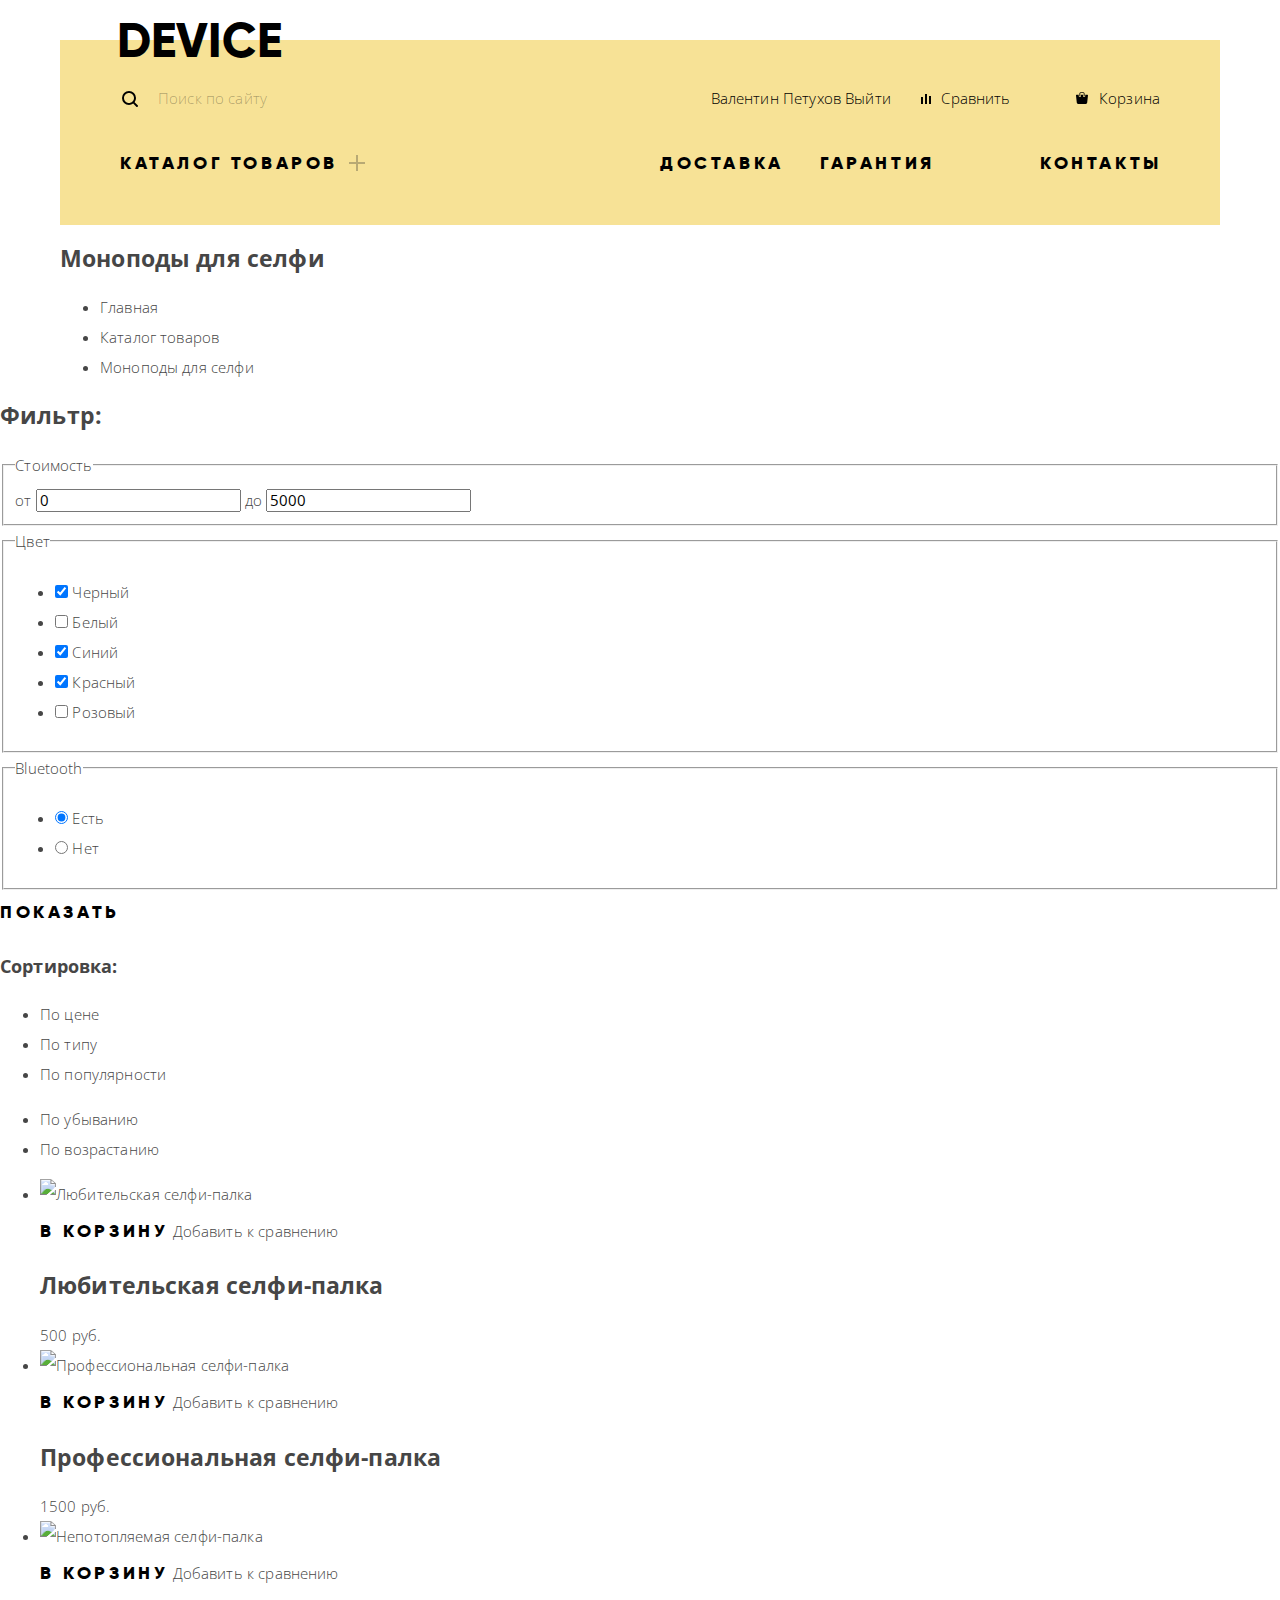
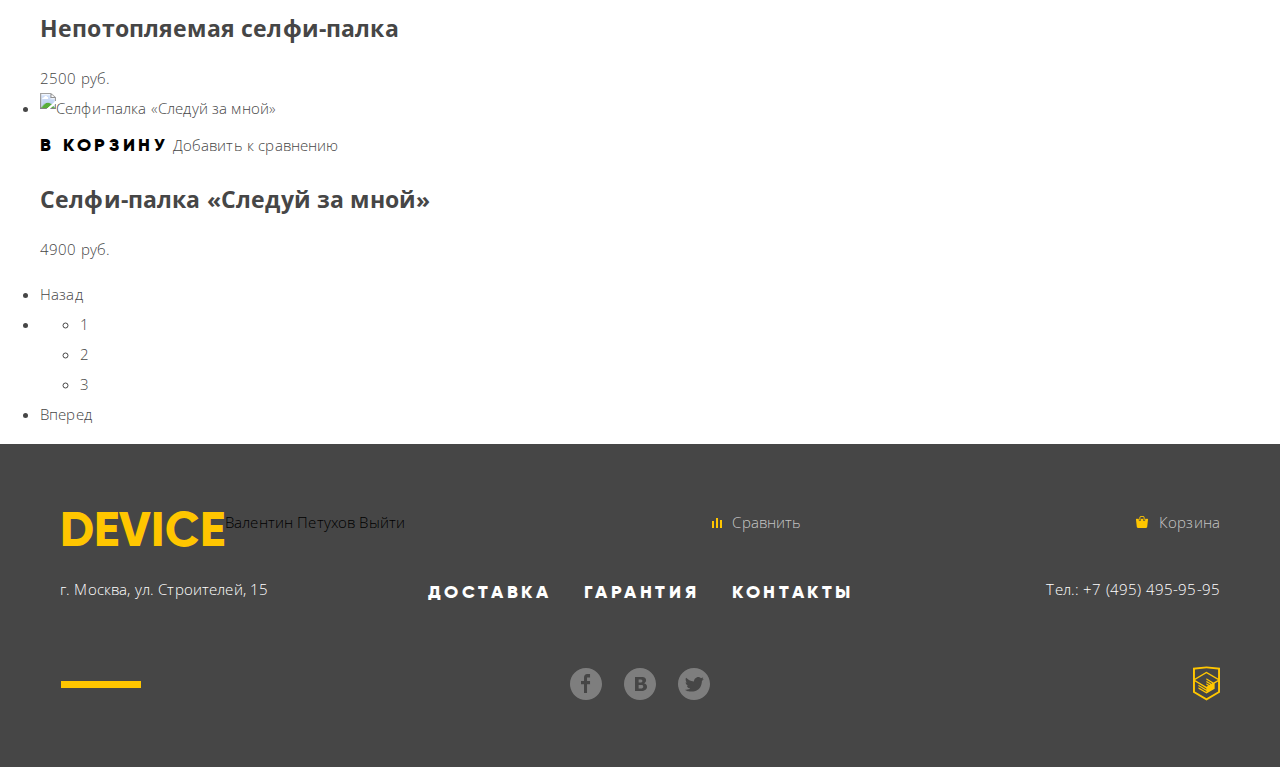
==== catalog.html @ d8e241df "catalog.html markup" ====
<!DOCTYPE html>
<html lang="ru">
  <head>
    <meta charset="UTF-8">
    <title>HTML Academy: Девайс &mdash; Каталог товаров</title>
    <link href="https://fonts.googleapis.com/css?family=Open+Sans:300,400&amp;subset=cyrillic" rel="stylesheet">
    <link rel="stylesheet" href="css/normalize.css">
    <link rel="stylesheet" href="css/style.css">
  </head>
  <body class="catalog">
    <div class="container">
      <header class="page-header">
        <h1 class="visually-hidden">Интернет-магазин гаджетов "DEVICE"</h1>
        <div class="page-header-logo">
          <a class="logo" href="index.html">DEVICE</a>
        </div>
        <nav class="main-nav">
          <ul class="user-nav">
            <li class="user-nav-item user-nav-search">
              <form class="user-nav-search-form">
                <input id="search" type="search" name="search" placeholder="Поиск по сайту">
                <button class="search-form-btn" type="submit">Найти</button>
                <label for="search">
                  <span class="visually-hidden">Поиск:</span>
                </label>
              </form>
            </li>
            <li class="user-nav-item user-nav-logged">
              <a href="#">Валентин Петухов</a>
              <a href="#">Выйти</a>
            </li>
            <li class="user-nav-item user-nav-compare"><a href="#">Сравнить</a></li>
            <li class="user-nav-item user-nav-cart"><a href="#">Корзина</a></li>
          </ul>
          <ul class="site-nav">
            <li class="site-nav-item site-nav-item-catalog">
              <a class="site-nav-catalog-link" href="catalog.html">Каталог товаров</a>
              <div class="sub-menu-wrapper">
                <ul class="site-nav-sub-menu">
                  <li class="sub-menu-col">
                    <a href="#">Виртуальная реальность</a>
                    <a href="#">Моноподы для селфи</a>
                    <a href="#">Экшн-камеры</a>
                  </li>
                  <li class="sub-menu-col">
                    <a href="#">Фитнес-браслеты</a>
                    <a href="#">Умные часы</a>
                  </li>
                  <li class="sub-menu-col">
                    <a href="#">Квадрокоптеры</a>
                  </li>
                </ul>
              </div>
            </li>
            <li class="site-nav-item site-nav-item-delivery">
              <a href="#">Доставка</a>
            </li>
            <li class="site-nav-item site-nav-item-warranty">
              <a href="#">Гарантия</a>
            </li>
            <li class="site-nav-item site-nav-item-contacts">
              <a href="#">Контакты</a>
            </li>
          </ul>
        </nav>
      </header>
    </div>

    <main class="page-content">
      <div class="container">
        <header class="page-content-header">
          <h2 class="page-content-title">Моноподы для селфи</h2>
          <nav class="breadcrumbs">
            <ul class="breadcrumbs-list">
              <li class="breadcrumbs-item">
                <a href="index.html">Главная</a>
              </li>
              <li class="breadcrumbs-item">
                <a href="#">Каталог товаров</a>
              </li>
              <li class="breadcrumbs-item">
                <a href="#">Моноподы для селфи</a>
              </li>
            </ul>
          </nav>
        </header>
      </div>

      <div class="page-content-wrap">
        <aside class="sidebar">
          <div class="sidebar-title-wrap">
            <h2>Фильтр:</h2>
          </div>
          <form class="filter" method="get" action="https://echo.htmlacademy.ru">
            <div class="filter-item-wrap">
              <fieldset class="filter-item">
                <legend>Стоимость</legend>
                <div class="price-range">
                  <div class="price-controls">
                    <div class="scale-bar">
                      <div class="scale-bar-current">
                        <div class="toggle-min"></div>
                        <div class="toggle-max"></div>
                      </div>
                    </div>
                  </div>
                  <div class="price-inputs">
                    <label>от
                      <input type="text" name="min-price" value="0">  
                    </label>
                    <label>до
                      <input type="text" name="max-price" value="5000">
                    </label>
                  </div>
                </div>
              </fieldset>
            </div>
            <div class="filter-item-wrap">
              <fieldset class="filter-item">
                <legend>Цвет</legend>
                <ul class="field-set-checkbox-list">
                  <li>
                    <input class="checkbox filter-input" id="checkbox-1" type="checkbox" name="black" checked>
                    <label for="checkbox-1">Черный</label>
                  </li>
                  <li>
                    <input class="checkbox filter-input" id="checkbox-2" type="checkbox" name="white">
                    <label for="checkbox-2">Белый</label>
                  </li>
                  <li>
                    <input class="checkbox filter-input" id="checkbox-3" type="checkbox" name="blue" checked>
                    <label for="checkbox-3">Синий</label>
                  </li>
                  <li>
                    <input class="checkbox filter-input" id="checkbox-4" type="checkbox" name="red" checked>
                    <label for="checkbox-4">Красный</label>
                  </li>
                  <li>
                    <input class="checkbox filter-input" id="checkbox-5" type="checkbox" name="ponk">
                    <label for="checkbox-5">Розовый</label>
                  </li>
                </ul>
              </fieldset>
            </div>
            <div class="filter-item-wrap">
              <fieldset class="filter-item">
                <legend>Bluetooth</legend>
                <ul class="fieldset-radio-list">
                  <li>
                    <input class="radio filter-input" type="radio" name="bluetooth" id="radio-1" value="yes" checked>
                    <label for="radio-1">Есть</label>
                  </li>
                  <li>
                    <input class="radio filter-input" type="radio" name="bluetooth" id="radio-2" value="no">
                    <label for="radio-2">Нет</label>
                  </li>
                </ul>
              </fieldset>
            </div>
            <button class="btn" type="submit">Показать</button>
          </form>
        </aside>

        <section class="catalog-section">
          <h2 class="visually-hidden">Наши товары</h2>
          <section class="catalog-sorting">
            <div class="catalog-sorting">
              <h3>Сортировка:</h3>
              <ul class="catalog-sorting-type">
                <li><a class="catalog-sorting-type-current" href="#">По цене</a></li>
                <li><a href="#">По типу</a></li>
                <li><a href="#">По популярности</a></li>
              </ul>
              <ul class="catalog-sorting-direction">
                <li class="sorting-direction-current"><a href="#">По убыванию</a></li>
                <li><a href="#">По возрастанию</a></li>
              </ul>
            </div>
          </section>

        <section class="catalog-items">
          <ul class="catalog-items-list">
            <li class="catalog-item">
              <img src="img/img-sedona.jpg" alt="Любительская селфи-палка" width="360" height="380">
              <div class="catalog-item-hover">
                <a class="btn" href="#">В корзину</a>
                <a class="catalog-item-compare" href="#">Добавить к сравнению</a>
              </div>
              <div class="catalog-item-info">
                <h2><a href="#">Любительская селфи-палка</a></h2>
                <span class="catalog-item-price">500 руб.</span>
              </div>
            </li>
            <li class="catalog-item">
              <img src="img/img-sedona.jpg" alt="Профессиональная селфи-палка" width="360" height="380">
              <div class="catalog-item-hover">
                <a class="btn" href="#">В корзину</a>
                <a class="catalog-item-compare" href="#">Добавить к сравнению</a>
              </div>
              <div class="catalog-item-info">
                <h2><a href="#">Профессиональная селфи-палка</a></h2>
                <span class="catalog-item-price">1500 руб.</span>
              </div>
            </li>
            <li class="catalog-item">
              <img src="img/img-sedona.jpg" alt="Непотопляемая селфи-палка" width="360" height="380">
              <div class="catalog-item-hover">
                <a class="btn" href="#">В корзину</a>
                <a class="catalog-item-compare" href="#">Добавить к сравнению</a>
              </div>
              <div class="catalog-item-info">
                <h2><a href="#">Непотопляемая селфи-палка</a></h2>
                <span class="catalog-item-price">2500 руб.</span>
              </div>
            </li>
            <li class="catalog-item">
              <img src="img/img-sedona.jpg" alt="Селфи-палка «Следуй за мной»" width="360" height="380">
              <div class="catalog-item-hover">
                <a class="btn" href="#">В корзину</a>
                <a class="catalog-item-compare" href="#">Добавить к сравнению</a>
              </div>
              <div class="catalog-item-info">
                <h2><a href="#">Селфи-палка «Следуй за мной»</a></h2>
                <span class="catalog-item-price">4900 руб.</span>
              </div>
            </li>
          </ul>
        </section>
        <ul class="pagination">
          <li class="pagination-control">
            <a class="pagination-prev" href="#">Назад</a>
          </li>
          <li class="pagination-list-wrap">
            <ul class="pagination-list">
              <li class="pagination-list-item pagination-item-active">
                <a href="">1</a>
              </li>
              <li class="pagination-list-item">
                <a href="">2</a>
              </li>
              <li class="pagination-list-item">
                <a href="">3</a>
              </li>
            </ul>
          </li>
          <li class="pagination-control">
            <a class="pagination-next" href="#">Вперед</a>
          </li>
        </ul>
      </section>
      </div>
    </main>
    
    <footer class="page-footer">
      <div class="container">
        <div class="footer-user-nav">
          <div class="footer-logo"><a href="index.html">DEVICE</a></div>
          <ul class="footer-user-nav-list">
            <li class="user-nav-item user-nav-logged">
              <a href="#">Валентин Петухов</a>
              <a href="#">Выйти</a>
            </li>
            <li class="footer-user-nav-item">
              <a class="footer-user-nav-link footer-user-compare"  href="#">Сравнить</a>
            </li>
            <li class="footer-user-nav-item">
              <a class="footer-user-nav-link footer-user-cart"  href="#">Корзина</a>
            </li>
          </ul>
        </div>
        <div class="footer-info">
          <div class="footer-info-address">
            <span>г. Москва, ул. Строителей, 15</span>
          </div>
          <div class="footer-services">
            <ul class="footer-services-list">
              <li class="footer-services-item">
                <a href="#">Доставка</a>
              </li>
              <li class="footer-services-item">
                <a href="#">Гарантия</a>
              </li>
              <li class="footer-services-item">
                <a href="#">Контакты</a>
              </li>
            </ul>
          </div>
          <div class="footer-info-phone">
            <a href="tel:+74954959595">Тел.: +7 (495) 495-95-95</a>
          </div>
        </div>
        <div class="footer-links">
          <ul class="footer-socials">
            <li class="footer-socials-item">
              <a class="footer-socials-fb" href="#"><span class="visually-hidden">Facebook</span></a>
            </li>
            <li class="footer-socials-item">
              <a class="footer-socials-inst" href="#"><span class="visually-hidden">Instagram</span></a>
            </li>
            <li class="footer-socials-item">
              <a class="footer-socials-tw" href="#"><span class="visually-hidden">Twitter</span></a>
            </li>
          </ul>
          <div class="footer-copyright">
            <a href="https://htmlacademy.ru/intensive/htmlcss"><img src="img/logo-html.svg" alt="HTML Academy" width="27" height="35"></a>
          </div>
        </div>
      </div>
    </footer>
  </body>
</html>
---- css/style.css ----
@font-face {
  font-weight: 800;
  font-family: "Gilroy";
  font-style: normal;

  src: url("../fonts/gilroyextrabold.woff2") format("woff2"),
  url("../fonts/gilroyextrabold.woff") format("woff");
}

@font-face {
  font-weight: 300;
  font-family: "Gilroy";
  font-style: normal;

  src: url("../fonts/gilroylight.woff2") format("woff2"),
  url("../fonts/gilroylight.woff") format("woff");
}

/* Global styles */

.visually-hidden {
  position: absolute;

  width: 1px;
  height: 1px;
  margin: -1px;
  padding: 0;
  overflow: hidden;

  border: 0;

  clip: rect(0 0 0 0);
}

body {
  min-width: 1200px;
  margin: 0;
  padding: 0;
  padding-top: 40px;

  font-weight: 300;
  font-size: 15px;
  line-height: 30px;
  font-family: "Open Sans", "Arial", sans-serif;
  color: #464646;
  letter-spacing: 0.15px;

  background-color: #fff;
}

a {
  text-decoration: none;
  color: inherit;
}

.container {
  width: 1160px;
  margin: 0 auto;
  padding: 0 20px;
}

.btn {
  position: relative;

  display: inline-block;
  padding: 10px 0;

  font-weight: 800;
  font-size: 18px;
  line-height: 24px;
  font-family: "Gilroy", "Arial", sans-serif;
  text-align: center;
  color: #000;
  text-transform: uppercase;
  letter-spacing: 0.2em;

  background: none;
  border: none;
  cursor: pointer;
}

.btn:active {
  color: rgba(0, 0, 0, 0.3);
}

.btn::before {
  content: "";
  position: absolute;
  top: 50%;
  left: -2px;
  z-index: -1;

  width: inherit;
  height: 8px;
  margin-top: -5px;

  background-color: #f0c52e;

  -webkit-transition: all 0.2s linear;

  -o-transition: all 0.2s linear;

  transition: all 0.2s linear;
}

.btn:hover::before,
.btn:focus::before {
  top: 0px;

  height: 40px;
  margin: 0;

  -webkit-transition: all 0.2s linear;

  -o-transition: all 0.2s linear;

  transition: all 0.2s linear;
}

.btn:active::before {
  top: 0px;

  height: 40px;
  margin: 0;

  color: rgba(0, 0, 0, 0.3);

  -webkit-transition: all 0.2s linear;

  -o-transition: all 0.2s linear;

  transition: all 0.2s linear;
}

/* End of global styles */

/* Header styles */

.page-header {
  position: relative;

  background-color: #f7e296;
}

.page-header-logo {
  position: absolute;
  top: -23px;
  left: 57px;

  font-family: "Gilroy", "Arial", sans-serif;
  font-weight: 800;
  font-size: 48px;
  line-height: 48px;
  letter-spacing: 0.15px;
  text-transform: uppercase;
  color: #000;
}

.page-header-logo:hover,
.page-header-logo:focus {
  opacity: 0.6;
}

.page-header-logo:active {
  opacity: 0.3;
}

.main-nav {
  padding: 28px 60px 160px;
}

.main-nav .user-nav {
  display: -webkit-box;
  display: -ms-flexbox;
  display: flex;
  -ms-flex-wrap: wrap;
      flex-wrap: wrap;
  -webkit-box-pack: justify;
      -ms-flex-pack: justify;
          justify-content: space-between;
  margin: 0;
  padding: 0;
  padding-bottom: 20px;

  list-style: none;
}

.main-nav .user-nav-item {
  padding: 15px 0 15px 26px;
}

.user-nav-search {
  width: 514px;
}

.user-nav-login {
  width: 254px;
}

.user-nav-compare {
  width: 94px;
}

.user-nav-cart {
  width: 74px;

  text-align: right;
}

.user-nav-search-form {
  position: relative;

  display: -webkit-box;

  display: -ms-flexbox;

  display: flex;
  -webkit-box-pack: justify;
      -ms-flex-pack: justify;
          justify-content: space-between;
  width: 440px;
}

.user-nav-search-form label {
  position: absolute;
  top: 8px;
  left: -24px;

  width: 20px;
  height: 20px;

  background-image: url("../img/search.svg");
  background-repeat: no-repeat;
  cursor: pointer;
}

.user-nav-search-form label::before {
  content: "";
  position: absolute;
  bottom: -12px;
  left: 0;

  display: none;
  width: 400px;
  height: 2px;

  background-color: #000;
}

.user-nav-search-form input {
  position: relative;

  width: 320px;
  height: 30px;
  margin: 0;
  padding: 0;
  margin-left: 12px;

  font-weight: 300;
  font-size: 15px;
  line-height: 30px;
  letter-spacing: 0.15px;
  font-family: "Open Sans", "Arial", sans-serif;
  color: #000;

  background-color: transparent;
  border: none;
  outline: none;
  cursor: pointer;
}


.user-nav-search-form input::-webkit-input-placeholder {
  color: rgba(0, 0, 0, 0.3);
}

.user-nav-search-form input::-moz-placeholder {
  color: rgba(0, 0, 0, 0.3);
}

.user-nav-search-form input:-ms-input-placeholder {
  color: rgba(0, 0, 0, 0.3);
}

.user-nav-search-form input::-ms-input-placeholder {
  color: rgba(0, 0, 0, 0.3);
}

.user-nav-search-form input::placeholder {
  color: rgba(0, 0, 0, 0.3);
}

.user-nav-search-form input:hover::-webkit-input-placeholder {
  color: rgba(0, 0, 0, 0.6);
}

.user-nav-search-form input:hover::-moz-placeholder {
  color: rgba(0, 0, 0, 0.6);
}

.user-nav-search-form input:hover:-ms-input-placeholder {
  color: rgba(0, 0, 0, 0.6);
}

.user-nav-search-form input:hover::-ms-input-placeholder {
  color: rgba(0, 0, 0, 0.6);
}

.user-nav-search-form input:hover::placeholder {
  color: rgba(0, 0, 0, 0.6);
}

.user-nav-search-form input:focus::-webkit-input-placeholder {
  font-size: 0;
}

.user-nav-search-form input:focus::-moz-placeholder {
  font-size: 0;
}

.user-nav-search-form input:focus:-ms-input-placeholder {
  font-size: 0;
}

.user-nav-search-form input:focus::-ms-input-placeholder {
  font-size: 0;
}

.user-nav-search-form input:focus::placeholder {
  font-size: 0;
}

.search-form-btn {
  position: absolute;
  top: -9px;
  left: 330px;

  width: 85px;
  margin-top: auto;
  margin-bottom: auto;
  padding-top: 14px;
  padding-bottom: 14px;
  display: none;

  background: none;
  background-color: transparent;
  border: 2px solid #000;
}

.user-nav-search-form input:focus ~ .search-form-btn,
.user-nav-search-form input:focus ~ label::before,
.search-form-btn:hover,
.search-form-btn:hover ~ label::before {
  display: block;
}

.search-form-btn:hover {
  background-color: #000;
  color: #fff;
}

.search-form-btn:active {
  color: rgba(255, 255, 255, 0.3);
}

.user-nav-item a {
  position: relative;

  color: #000;
}

.user-nav-item:hover a {
  opacity: 0.6;
}

.user-nav-item:hover::before {
  opacity: 0.6;
}

.user-nav-item:active a {
  opacity: 0.3;
}


.user-nav-item:active::before {
  opacity: 0.3;
}

.user-nav-item a::before {
  content: "";
  position: absolute;

  width: 13px;
  height: 12px;

  background-repeat: no-repeat;
}

.user-nav-login a::before {
  bottom: 4px;
  left: -26px;

  background-image: url("../img/user-nav-login.svg");
}

.user-nav-compare a::before {
  bottom: 2px;
  left: -20px;

  background-image: url("../img/user-nav-compare.svg");
}

.user-nav-cart a::before {
  bottom: 4px;
  left: -23px;

  background-image: url("../img/user-nav-cart.svg");
}

.site-nav {
  display: -webkit-box;
  display: -ms-flexbox;
  display: flex;
  -ms-flex-wrap: wrap;
      flex-wrap: wrap;
  -webkit-box-pack: justify;
      -ms-flex-pack: justify;
          justify-content: space-between;
  margin: 0;
  padding: 0;

  list-style: none;
}

.site-nav-item-catalog {
  position: relative;
  width: 540px;
}

.site-nav-item-delivery {
  width: 160px;
}

.site-nav-item-warranty {
  width: 220px;
}

.site-nav-item-contacts {
  width: 120px;

  text-align: right;
}


.site-nav > li > a {
  font-weight: 800;
  font-size: 18px;
  line-height: 24px;
  font-family: "Gilroy", "Arial", sans-serif;
  color: #000;
  text-transform: uppercase;
  letter-spacing: 0.2em;
}

.site-nav li a:hover {
  opacity: 0.6;
}

.site-nav li a:active {
  opacity: 0.3;
}

.site-nav-catalog-link {
  position: relative;
}

.site-nav-catalog-link::before {
  content: "";
  position: absolute;
  right: -27px;
  bottom: 10px;

  width: 16px;
  height: 2px;

  background-color: #b8a974;
}

.site-nav-catalog-link::after {
  content: "";
  position: absolute;
  right: -20px;
  bottom: 3px;

  width: 2px;
  height: 16px;

  background-color: #b8a974;
}

.sub-menu-wrapper {
  position: absolute;
  top: 22px;
  left: -60px;
  z-index: 2;

  display: none;
  width: 1100px;
  padding: 26px 0 34px 60px;

  background-color: #f7e296;
}

.site-nav-catalog-link:hover + .sub-menu-wrapper,
.sub-menu-wrapper:hover {
  display: block;
}

.site-nav-sub-menu {
  display: -webkit-box;
  display: -ms-flexbox;
  display: flex;
  -ms-flex-wrap: wrap;
      flex-wrap: wrap;
  -webkit-box-pack: justify;
      -ms-flex-pack: justify;
          justify-content: space-between;
  width: 640px;
  margin: 0;
  padding: 0;

  list-style: none;
  font-weight: 300;
  font-size: 15px;
  line-height: 36px;
  font-family: "Open Sans", "Arial", sans-serif;
  letter-spacing: 0.01em;
}

.sub-menu-col {
  display: -webkit-box;
  display: -ms-flexbox;
  display: flex;
  -webkit-box-orient: vertical;
  -webkit-box-direction: normal;
      -ms-flex-direction: column;
          flex-direction: column;
  width: 180px;
  padding-right: 20px;
}

.sub-menu-col:first-child {
  width: 220px;
}


.slider {
  position: relative;
  z-index: 1;
}

.slider-item-wrap {
  position: relative;
  display: -webkit-box;
  display: -ms-flexbox;
  display: flex;
  margin-top: -110px;
  padding-bottom: 96px;
}

.slider-item {
  display: none;
}

.slider-item-2 {
  padding-bottom: 85px;
}

.slider-item-3 {
  padding-bottom: 113px;
}

.slider-img-wrap {
  width: 560px;
  margin-right: 40px;

  text-align: center;
}

.slider-item-1-img img {
  width: 384px;
  height: 486px;
}

.slider-item-2-img img {
  width: 345px;
  height: 485px;
  margin-top: 12px;
  margin-left: 16px;
}

.slider-item-3-img img {
  width: 526px;
  height: 334px;
  margin-top: 65px;
  margin-left: 30px;
}

.slider-descr-wrap {
  position: relative;
  width: 560px;
  padding-top: 78px;
}

.slider-descr-wrap::before {
  content: "";
  position: absolute;
  top: 36px;
  left: 0;
  width: 100px;
  height: 7px;

  background-color: #fff;
}

.slider-descr-wrap::after {
  content: "";
  position: absolute;
  top: -15px;
  right: 50px;
  z-index: -1;

  font-weight: 800;
  font-size: 179px;
  line-height: 179px;
  font-family: "Gilroy", "Arial", sans-serif;
  color: #fff;
}

.slider-descr-item-1::after {
  content: "01";
}

.slider-descr-item-2::after {
  content: "02";
}

.slider-descr-item-3::after {
  content: "03";
}

.slider-descr-wrap b {
  display: block;
  margin-bottom: 20px;

  font-weight: 800;
  font-size: 47px;
  line-height: 56px;
  font-family: "Gilroy", "Arial", sans-serif;
  letter-spacing: 0.01em;
  color: #000;
}

.slider-descr-wrap p {
  margin: 0;
  padding: 0;
  width: 490px;

  font-weight: 300;
  font-size: 15px;
  line-height: 30px;
  font-family: "Open Sans", "Arial", sans-serif;
  letter-spacing: 0.01em;
  color: #464646;
}

.slider-descr-item-2 p,
.slider-descr-item-3 p {
  width: 460px;
}

.slider-descr-wrap .btn {
  width: 220px;
  margin-top: 42px;
  margin-bottom: 46px;
  margin-left: 2px;

  background: none;
  border: none;
}

.slider-controls {
  position: absolute;
  display: -webkit-box;
  display: -ms-flexbox;
  display: flex;
  -webkit-box-pack: justify;
      -ms-flex-pack: justify;
          justify-content: space-between;
  right: 82px;
  bottom: 253px;
  z-index: 1;
  width: 78px;
}

.slider-controls label {
  position: relative;
  display: block;
  -webkit-box-sizing: border-box;
          box-sizing: border-box;
  width: 12px;
  height: 12px;

  border: 1px solid #000;
  border-radius: 50%;
  cursor: pointer;
}

.slider-controls label::before {
  content: "";
  position: absolute;
  top: 2px;
  left: 2px;

  display: none;
  -webkit-box-sizing: border-box;
          box-sizing: border-box;
  width: 6px;
  height: 6px;

  border: 1px solid #000;
  border-radius: 50%;
}

.slider input:focus ~ .slider-controls label {
  outline: 1px solid #212121;
  outline: 5px auto -webkit-focus-ring-color;
}

#btn-1:checked ~ .slider-item-1 {
  display: -webkit-box;
  display: -ms-flexbox;
  display: flex;
}
#btn-2:checked ~ .slider-item-2 {
  display: -webkit-box;
  display: -ms-flexbox;
  display: flex;
}
#btn-3:checked ~ .slider-item-3 {
  display: -webkit-box;
  display: -ms-flexbox;
  display: flex;
}

.slider input[id="btn-1"]:checked ~ .slider-controls label[for="btn-1"]::before,
.slider input[id="btn-2"]:checked ~ .slider-controls label[for="btn-2"]::before,
.slider input[id="btn-3"]:checked ~ .slider-controls label[for="btn-3"]::before {
  display: block;
}

.slider-item-features {
  border-collapse: collapse;
}

.slider-item-features-top {
  font-weight: 300;
  font-size: 36px;
  line-height: 48px;
  font-family: "Gilroy", "Arial", sans-serif;
  color: #000;
}

.slider-item-features-bottom {
    font-size: 13px;
    line-height: 20px;
}

.slider-item-features td:nth-child(1),
.slider-item-features td:nth-child(3) {
  width: 160px;
}

.slider-item-features td:nth-child(2) {
  width: 140px;
}

.slider-item-features td {
  padding: 0;
}

.slider-item-features-bottom .slider-table-bot-cell {
  padding-top: 8px;
}

/* End of header styles */


/* Main categories styles */

.main-categories {
  margin-bottom: 182px;
}

.main-categories-list {
  display: -webkit-box;
  display: -ms-flexbox;
  display: flex;
  -ms-flex-wrap: wrap;
      flex-wrap: wrap;
  -webkit-box-pack: justify;
      -ms-flex-pack: justify;
          justify-content: space-between;
  margin: 0;
  padding: 0;

  list-style: none;
}

.categories-list-wrap  {
  width: 160px;
  height: 160px;
  -webkit-box-sizing: border-box;
          box-sizing: border-box;

  background-color: rgba(240, 197, 46, 0.5);
  -webkit-transition: background-color 0.2s linear;
  -o-transition: background-color 0.2s linear;
  transition: background-color 0.2s linear;
}

.categories-name {
  width: 160px;
  margin: 0;
  padding-top: 33px;

  font-weight: 800;
  font-size: 18px;
  line-height: 24px;
  font-family: "Gilroy", "Arial", sans-serif;
  color: #000;
}

.categories-list-wrap-vr {
  padding: 52px 32px 53px 31px;
}

.categories-list-wrap-vr img {
  width: 97px;
  height: 55px;
}

.categories-list-wrap-selfie {
  padding: 41px 36px 2px 38px;
}

.categories-list-wrap-selfie img {
  width: 86px;
  height: 117px;
}

.categories-list-wrap-selfie + p {
  width: 100px;
}

.categories-list-wrap-camera {
  padding: 38px 40px 35px 49px;
}

.categories-list-wrap-camera img {
  width: 71px;
  height: 87px;
}

.categories-list-wrap-fitness {
  padding: 50px 25px 45px 28px;
}

.categories-list-wrap-fitness img {
  width: 107px;
  height: 65px;
}

.categories-list-wrap-watch {
  padding: 32px 49px 30px 55px;
}

.categories-list-wrap-watch img {
  width: 56px;
  height: 98px;
}

.categories-list-wrap-copter {
  padding: 49px 15px 42px 13px;
}

.categories-list-wrap-copter img {
  width: 132px;
  height: 69px;
}

.categories-list-item a:hover .categories-list-wrap,
.categories-list-item a:focus .categories-list-wrap {
  background-color: rgba(240, 197, 46, 1);

  -webkit-transition: all 0.2s linear;

  -o-transition: all 0.2s linear;

  transition: all 0.2s linear;
}

.categories-list-item a:active img,
.categories-list-item a:active .categories-name {
  opacity: 0.3;
}

/* End of Main categories styles */



/* Services styles */

.services {
  position: relative;
  margin-bottom: 94px;

  background-color: #e5e5e5;
}

.services-slider {
  display: -webkit-box;
  display: -ms-flexbox;
  display: flex;
}

.services-slider-item {
  position: relative;
  display: none;
  min-height: 288px;
  top: -26px;
  width: 460px;
  margin-left: 120px;
}

.services-slider-credit {
  width: 430px;
}

.services-slider-delivery::before {
  content: "";
  position: absolute;
  top: 10px;
  right: -234px;
  width: 136px;
  height: 164px;

  background-image: url("../img/delivery.svg");
  background-repeat: no-repeat;
}

.services-slider-warranty::before {
  content: "";
  position: absolute;
  top: -13px;
  right: -253px;
  width: 171px;
  height: 195px;

  background-image: url("../img/warranty.svg");
  background-repeat: no-repeat;
}

.services-slider-credit::before {
  content: "";
  position: absolute;
  top: -13px;
  right: -258px;
  width: 156px;
  height: 188px;

  background-image: url("../img/credit.svg");
  background-repeat: no-repeat;
}

.services-slider-item h3 {
  margin: 0;
  padding-bottom: 31px;

  font-weight: 800;
  font-size: 47px;
  line-height: 48px;
  letter-spacing: 0.02em;
  font-family: "Gilroy", "Arial", sans-serif;
  color: #000;
}

.services-slider-item p {
  margin: 0;
}

.services-slider-controls {
  position: relative;
  top: -20px;
  padding-right: 120px;
}

.services-slider-controls::before {
  content: "";
  position: absolute;
  top: -80px;
  right: -4px;

  width: 7px;
  height: 319px;

  background-color: #000;
}

.services-slider-controls label {
  position: relative;
  z-index: 1;
  display: block;
  width: 160px;
  margin-bottom: 20px;
  padding-top: 10px;
  padding-bottom: 10px;

  font-weight: 800;
  font-size: 18px;
  line-height: 24px;
  font-family: "Gilroy", "Arial", sans-serif;
  text-align: center;
  color: #000;
  text-transform: uppercase;
  letter-spacing: 0.2em;

  cursor: pointer;
}

.services-slider-controls label::before {
  content: "";
  position: absolute;
  top: 50%;
  left: 0;
  z-index: -1;

  width: 160px;
  height: 8px;
  margin-top: -4px;

  background-color: #f0c52e;

  -webkit-transition: all 0.2s linear;

  -o-transition: all 0.2s linear;

  transition: all 0.2s linear;
}

.services-slider-controls label::after {
  content: "";
  position: absolute;
  top: 0;
  left: 100%;
  z-index: -1;

  width: 0;
  height: 40px;

  background-color: #000;
}

.services-slider-controls label:hover::before {
  top: 0;
  height: 40px;
  margin: 0;

  -webkit-transition: all 0.2s linear;

  -o-transition: all 0.2s linear;

  transition: all 0.2s linear;
}

.services-slider input:focus ~ .services-slider-controls label {
  outline: 1px solid #212121;
  outline: 5px auto -webkit-focus-ring-color;
}

.services-slider input[id="services-control-1"]:checked ~ .services-slider-controls label[for="services-control-1"],
.services-slider input[id="services-control-2"]:checked ~ .services-slider-controls label[for="services-control-2"],
.services-slider input[id="services-control-3"]:checked ~ .services-slider-controls label[for="services-control-3"] {
  color: #f7e184;
}

.services-slider input[id="services-control-1"]:checked ~ .services-slider-controls label[for="services-control-1"]::before,
.services-slider input[id="services-control-2"]:checked ~ .services-slider-controls label[for="services-control-2"]::before,
.services-slider input[id="services-control-3"]:checked ~ .services-slider-controls label[for="services-control-3"]::before {
  top: 1px;
  height: 40px;
  margin: 0;

  background-color: #000;
}

.services-slider input[id="services-control-1"]:checked ~ .services-slider-controls label[for="services-control-1"]::after,
.services-slider input[id="services-control-2"]:checked ~ .services-slider-controls label[for="services-control-2"]::after,
.services-slider input[id="services-control-3"]:checked ~ .services-slider-controls label[for="services-control-3"]::after {
  top: 1px;
  width: 120px;
  height: 40px;
  margin: 0;

  background-color: #000;

  -webkit-transition: all 0.2s linear;

  -o-transition: all 0.2s linear;

  transition: all 0.2s linear;
}

.services-slider input[id="services-control-1"]:checked ~ .services-slider-delivery,
.services-slider input[id="services-control-2"]:checked ~ .services-slider-warranty,
.services-slider input[id="services-control-3"]:checked ~ .services-slider-credit {
  display: block;
}


/* End of Services styles */



/* Brands styles */

.brands {
  margin-bottom: 93px;
}

.brands-list {
  display: -webkit-box;
  display: -ms-flexbox;
  display: flex;
  -ms-flex-wrap: wrap;
      flex-wrap: wrap;
  -webkit-box-pack: justify;
      -ms-flex-pack: justify;
          justify-content: space-between;
  margin: 0;
  padding: 0;

  list-style: none;
}

.brands-item {
  display: -webkit-box;
  display: -ms-flexbox;
  display: flex;
  width: 260px;
  height: 100px;
}

.brands-item a {
  width: 260px;
  height: 100px;

  opacity: 0.2;

  -webkit-transition: all 0.2s linear;

  -o-transition: all 0.2s linear;

  transition: all 0.2s linear;
}

.brands-item a:hover,
.brands-item a:focus {
  opacity: 1;

  -webkit-transition: all 0.2s linear;

  -o-transition: all 0.2s linear;

  transition: all 0.2s linear;
}

.brands-item-dji {
  background-image: url("../img/logo-1-gray.jpg");
}

.brands-item-dji:hover,
.brands-item-dji:focus {
  background-image: url("../img/logo-1.jpg");
}

.brands-item-spgadgets {
  background-image: url("../img/logo-2-gray.jpg");
}

.brands-item-spgadgets:hover,
.brands-item-spgadgets:focus {
  background-image: url("../img/logo-2.jpg");
}

.brands-item-gopro {
  background-image: url("../img/logo-3-gray.jpg");
}

.brands-item-gopro:hover,
.brands-item-gopro:focus {
  background-image: url("../img/logo-3.jpg");
}

.brands-item-vive {
  background-image: url("../img/logo-4-gray.jpg");
}

.brands-item-vive:hover,
.brands-item-vive:focus {
  background-image: url("../img/logo-4.jpg");
}

/* End of Brands styles */



/* About styles */

.about-wrapper {
  display: -webkit-box;
  display: -ms-flexbox;
  display: flex;
  -ms-flex-wrap: wrap;
      flex-wrap: wrap;
  -webkit-box-pack: justify;
      -ms-flex-pack: justify;
          justify-content: space-between;
  padding-top: 51px;
  margin-bottom: 79px;
}

.about {
  position: relative;
  width: 560px;
}

.about::before {
  content: "";
  position: absolute;
  top: -52px;
  left: 0;

  width: 80px;
  height: 7px;

  background-color: #000;
}

.about .btn,
.contacts .btn {
  width: 260px;

  background: none;
  border: none;
}

.about-info h3,
.contacts h3 {
  margin: 0;
  padding-bottom: 43px;

  font-weight: 800;
  font-size: 47px;
  line-height: 48px;
  font-family: "Gilroy", "Arial", sans-serif;
  color: #000;
}

.about-description {
  padding-bottom: 36px;
}

.about-description p:first-child {
  width: 460px;
  margin: 0;
  padding-bottom: 30px;
}

.about-description p:last-child {
  width: 485px;
  margin: 0;
  padding-bottom: 30px;
}

.about-info-delivery {
  margin: 0;
  padding: 0;
  padding-bottom: 52px;
  padding-left: 36px;

  list-style: none;
  font-weight: 800;
  font-size: 16px;
  line-height: 40px;
  font-family: "Gilroy", "Arial", sans-serif;
  color: #000;
}

.about-info-delivery li {
  position: relative;
}

.about-info-delivery li::before {
  content: "";
  position: absolute;
  top: 16px;
  left: -34px;

  width: 4px;
  height: 4px;

  border: 2px solid #e6e6e6;
  border-radius: 50%;
}

.contacts {
  position: relative;
  width: 560px;
}

.contacts::before {
  content: "";
  position: absolute;
  top: -52px;
  left: 0;

  width: 80px;
  height: 7px;

  background-color: #000;
}

.contacts p {
  margin: 0;
  padding-bottom: 39px;
}

.map img {
  width: 560px;
  height: 222px;

  margin-bottom: 59px;
}
/* End of About styles */


/* Footer styles */

.page-footer {
  padding-top: 63px;
  padding-bottom: 57px;

  color: #fff;
  background-color: #464646;
}

.footer-user-nav {
  display: -webkit-box;
  display: -ms-flexbox;
  display: flex;
  -ms-flex-wrap: wrap;
      flex-wrap: wrap;
  -ms-flex-pack: distribute;
      justify-content: space-around;

  min-height: 47px;
}

.footer-logo {
  padding-top: 8px;

  font-weight: 800;
  font-size: 48px;
  font-family: "Gilroy", "Arial", sans-serif;
  color: #ffc600;
}

.footer-logo a:hover {
  opacity: 0.6;

  -webkit-transition: all 0.2s linear;

  -o-transition: all 0.2s linear;

  transition: all 0.2s linear;
}

.footer-logo a:active,
.footer-logo a:focus {
  opacity: 0.3;
}

.footer-user-nav-list {
  display: -webkit-box;
  display: -ms-flexbox;
  display: flex;
  -webkit-box-flex: 1;
      -ms-flex-positive: 1;
          flex-grow: 1;
  -ms-flex-wrap: wrap;
      flex-wrap: wrap;
  -webkit-box-pack: justify;
      -ms-flex-pack: justify;
          justify-content: space-between;
  margin: 0;
  padding: 0;

  list-style: none;
}

.footer-user-nav-item {
  text-align: right;
  width: 100px;
}

.footer-user-nav-item:nth-child(1) {
  -webkit-box-flex: 1;
      -ms-flex-positive: 1;
          flex-grow: 1;
  margin-right: 33px;
}

.footer-user-nav-item:nth-child(2) {
  margin-right: 22px;
}

.footer-user-nav-link {
  position: relative;

  text-align: right;
  color: rgba(255, 255, 255, 0.7);
}

.footer-user-nav-link:hover {
  color: rgba(255, 255, 255, 1);
}

.footer-user-nav-link:active,
.footer-user-nav-link:focus {
  color: rgba(255, 255, 255, 0.3);
}

.footer-user-nav-link:hover::before {
  opacity: 0.6;
}

.footer-user-nav-link:active::before,
.footer-user-nav-link:focus::before {
  opacity: 0.3;
}

.footer-user-nav-link::before {
  content: "";
  position: absolute;
  bottom: 4px;
  left: -23px;

  width: 13px;
  height: 12px;
  
  background-repeat: no-repeat;
}

.footer-user-login::before {
  left: -26px;

  background-image: url("../img/yellow-user.png");
}

.footer-user-compare::before {
  left: -20px;
  bottom: 2px;

  background-image: url("../img/yellow-compare.png");
}

.footer-user-cart::before {
  background-image: url("../img/yellow-cart.png");
}

.footer-info {
  display: -webkit-box;
  display: -ms-flexbox;
  display: flex;
  -ms-flex-wrap: wrap;
      flex-wrap: wrap;
  -webkit-box-pack: justify;
      -ms-flex-pack: justify;
          justify-content: space-between;
  padding-top: 20px;
  padding-bottom: 62px;
}

.footer-services-list {
  display: -webkit-box;
  display: -ms-flexbox;
  display: flex;
  -ms-flex-wrap: wrap;
      flex-wrap: wrap;
  -webkit-box-pack: justify;
      -ms-flex-pack: justify;
          justify-content: space-between;
  margin: 0;
  padding: 0;
  padding-top: 6px;

  list-style: none;
}

.footer-services-item {
  margin: 0 auto;
  margin-right: 33px;

  font-weight: 800;
  font-size: 18px;
  line-height: 24px;
  font-family: "Gilroy", "Arial", sans-serif;
  text-align: center;
  color: rgba(255, 255, 255, 1);
  text-transform: uppercase;
  letter-spacing: 0.2em;
}

.footer-services-item a:hover {
  color: rgba(255, 255, 255, 0.6);
}

.footer-services-item a:active,
.footer-services-item a:focus {
  color: rgba(255, 255, 255, 0.3);
}

.footer-links {
  position: relative;
  display: -webkit-box;
  display: -ms-flexbox;
  display: flex;
  -ms-flex-wrap: wrap;
      flex-wrap: wrap;
  -webkit-box-pack: justify;
      -ms-flex-pack: justify;
          justify-content: space-between;
}

.footer-links::before {
  content: "";
  position: absolute;
  bottom: 22px;
  left: 1px;

  width: 80px;
  height: 7px;

  background-color: #ffc600;
}

.footer-socials {
  display: -webkit-box;
  display: -ms-flexbox;
  display: flex;
  -ms-flex-wrap: wrap;
      flex-wrap: wrap;
  -webkit-box-pack: justify;
      -ms-flex-pack: justify;
          justify-content: space-between;
  width: 108px;
  margin: 0 auto;
  padding-top: 2px;
  padding-right: 45px;

  list-style: none;
}

.footer-socials a {
  position: relative;
  width: 32px;
  height: 32px;

  opacity: 0.3;
  -webkit-transition: all 0.1s linear;
  -o-transition: all 0.1s linear;
  transition: all 0.1s linear;
}

.footer-socials-item a::before {
  content: "";
  position: absolute;
  width: 32px;
  height: 32px;

  background-repeat: no-repeat;
}

.footer-socials-fb::before {
  background-image: url("../img/fb.svg");
}

.footer-socials-inst::before {
  background-image: url("../img/vk.svg");
}

.footer-socials-tw::before {
  background-image: url("../img/twitter.svg");
}

.footer-socials-item a:hover,
.footer-socials-item a:focus {
  opacity: 0.6;

  -webkit-transition: all 0.1s linear;

  -o-transition: all 0.1s linear;

  transition: all 0.1s linear;
}

.footer-socials-item a:active {
  opacity: 0.1;
}

.footer-copyright img {
  width: 27px;
  height: 35px;
}

.footer-copyright img:hover,
.footer-copyright img:focus {
  opacity: 0.6;

  -webkit-transition: all 0.1s linear;

  -o-transition: all 0.1s linear;

  transition: all 0.1s linear;
}

.footer-copyright img:active {
  opacity: 0.3;
}

/* End of Footer styles */



/* Popup styles */

  /* Write us */

.popup-write-us {
  position: fixed;
  top: 50%;
  left: 50%;
  margin-top: -275px;
  margin-left: -480px;
  z-index: 2;

  display: none;
  width: 960px;

  background-color: #fff;
  -webkit-box-shadow: 0 10px 20px rgba(0, 0, 0, 0.2);
          box-shadow: 0 10px 20px rgba(0, 0, 0, 0.2);
}

.popup-write-us--show {
  display: block;
}

.popup-write-us-wrap {
  position: relative;
  display: -webkit-box;
  display: -ms-flexbox;
  display: flex;
  padding-top: 93px;
  padding-right: 100px;
  padding-bottom: 76px;
  padding-left: 100px;
}

.feedback-form-row {
  display: -webkit-box;
  display: -ms-flexbox;
  display: flex;
  -webkit-box-pack: justify;
      -ms-flex-pack: justify;
          justify-content: space-between;
  padding-bottom: 34px;
}

.form-field {
  display: -webkit-box;
  display: -ms-flexbox;
  display: flex;
  -webkit-box-orient: vertical;
  -webkit-box-direction: normal;
      -ms-flex-direction: column;
          flex-direction: column;
}

.popup-write-us label {
  width: 360px;
  padding-bottom: 6px;

  font-weight: 800;
  font-size: 18px;
  line-height: 24px;
  font-family: "Gilroy", "Arial", sans-serif;
  color: #000000;

  cursor: pointer;
}

.popup-write-us input {
  width: 360px;
  height: 50px;
  padding-top: 16px;
  padding-right: 19px;
  padding-bottom: 16px;
  padding-left: 19px;
  -webkit-box-sizing: border-box;
          box-sizing: border-box;

  font-weight: 400;
  font-size: 14px;
  line-height: 18px;
  font-family: "Open Sans", "Arial", sans-serif;
  color: #464646;

  background-color: rgba(230, 230, 230, 0.5);
  border: none;
  outline: none;
}

.popup-write-us input:hover {
  background-color: rgba(230, 230, 230, 0.8);
}

.popup-write-us input:focus {
  background-color: #ffffff;
  border: 3px solid rgba(240, 197, 46, 0.5);
}

.popup-write-us input:invalid {
  background-color: rgba(237, 181, 181, 1.0);
}

.popup-write-us input::-webkit-input-placeholder {
  color: rgba(70, 70, 70, 0.4);
}

.popup-write-us input::-moz-placeholder {
  color: rgba(70, 70, 70, 0.4);
}

.popup-write-us input:-ms-input-placeholder {
  color: rgba(70, 70, 70, 0.4);
}

.popup-write-us input::-ms-input-placeholder {
  color: rgba(70, 70, 70, 0.4);
}

.popup-write-us input::placeholder {
  color: rgba(70, 70, 70, 0.4);
}

.popup-write-us textarea {
  width: 760px;
  min-height: 156px;
  padding: 14px 19px;
  margin-bottom: 38px;
  -webkit-box-sizing: border-box;
          box-sizing: border-box;

  font-size: 14px;
  line-height: 18px;
  color: #464646;

  background-color: rgba(230, 230, 230, 0.5);
  border: none;
  outline: none;

  resize: none;
}

.popup-write-us textarea:hover {
  background-color: rgba(230, 230, 230, 0.8);
}

.popup-write-us textarea:focus {
  background-color: #ffffff;
  border: 3px solid rgba(240, 197, 46, 0.5);
}

.popup-write-us textarea::-webkit-input-placeholder {
  font-weight: 400;
  font-size: 14px;
  line-height: 18px;
  font-family: "Open Sans", "Arial", sans-serif;
  color: rgba(70, 70, 70, 0.4);
}

.popup-write-us textarea::-moz-placeholder {
  font-weight: 400;
  font-size: 14px;
  line-height: 18px;
  font-family: "Open Sans", "Arial", sans-serif;
  color: rgba(70, 70, 70, 0.4);
}

.popup-write-us textarea:-ms-input-placeholder {
  font-weight: 400;
  font-size: 14px;
  line-height: 18px;
  font-family: "Open Sans", "Arial", sans-serif;
  color: rgba(70, 70, 70, 0.4);
}

.popup-write-us textarea::-ms-input-placeholder {
  font-weight: 400;
  font-size: 14px;
  line-height: 18px;
  font-family: "Open Sans", "Arial", sans-serif;
  color: rgba(70, 70, 70, 0.4);
}

.popup-write-us textarea::placeholder {
  font-weight: 400;
  font-size: 14px;
  line-height: 18px;
  font-family: "Open Sans", "Arial", sans-serif;
  color: rgba(70, 70, 70, 0.4);
}

.popup-write-us .btn {
  width: 200px;

  background: none;
  border: none;
}

.popup-write-us-close,
.popup-map-close {
  position: absolute;
  top: 22px;
  right: 22px;

  width: 55px;
  height: 55px;

  background-color: #f0c52e;
  border: none;
  border-radius: 50%;
  cursor: pointer;
  opacity: 0.5;
  -webkit-transition: all 0.1s linear;
  -o-transition: all 0.1s linear;
  transition: all 0.1s linear;
}

.popup-write-us-close::before,
.popup-map-close::before {
  content: "";
  position: absolute;
  top: 50%;
  left: 50%;

  width: 2px;
  height: 30px;

  background-color: #ffffff;
  -webkit-transform: translate(-50%, -50%) rotate(45deg);
      -ms-transform: translate(-50%, -50%) rotate(45deg);
          transform: translate(-50%, -50%) rotate(45deg);
}

.popup-write-us-close::after,
.popup-map-close::after {
  content: "";
  position: absolute;
  top: 50%;
  left: 50%;

  width: 2px;
  height: 30px;

  background-color: #ffffff;
  -webkit-transform: translate(-50%, -50%) rotate(135deg);
      -ms-transform: translate(-50%, -50%) rotate(135deg);
          transform: translate(-50%, -50%) rotate(135deg);
}

.popup-write-us-close:hover,
.popup-map-close:hover,
.popup-write-us-close:focus,
.popup-map-close:focus {
  opacity: 1;

  -webkit-transition: all 0.1s linear;

  -o-transition: all 0.1s linear;

  transition: all 0.1s linear;
}

.popup-write-us-close:active,
.popup-map-close:active {
  opacity: 0.3;
}

  /* End of Write us */


  /* Map */

.popup-map {
  position: fixed;
  top: 50%;
  left: 50%;
  margin-top: -280px;
  margin-left: -480px;
  z-index: 2;

  display: none;
  width: 960px;
  height: 560px;

  -webkit-box-shadow: 0 10px 20px rgba(0, 0, 0, 0.2);

          box-shadow: 0 10px 20px rgba(0, 0, 0, 0.2);
}

.popup-map--show {
  display: block;
}

.popup-map iframe {
  width: 960px;
  height: 560px;

  border: none;
}

  /* End of Map */

/* End of Popup */


/* Catalog */

.catalog .main-nav {
  padding-bottom: 47px;
}

/* End of Catalog */
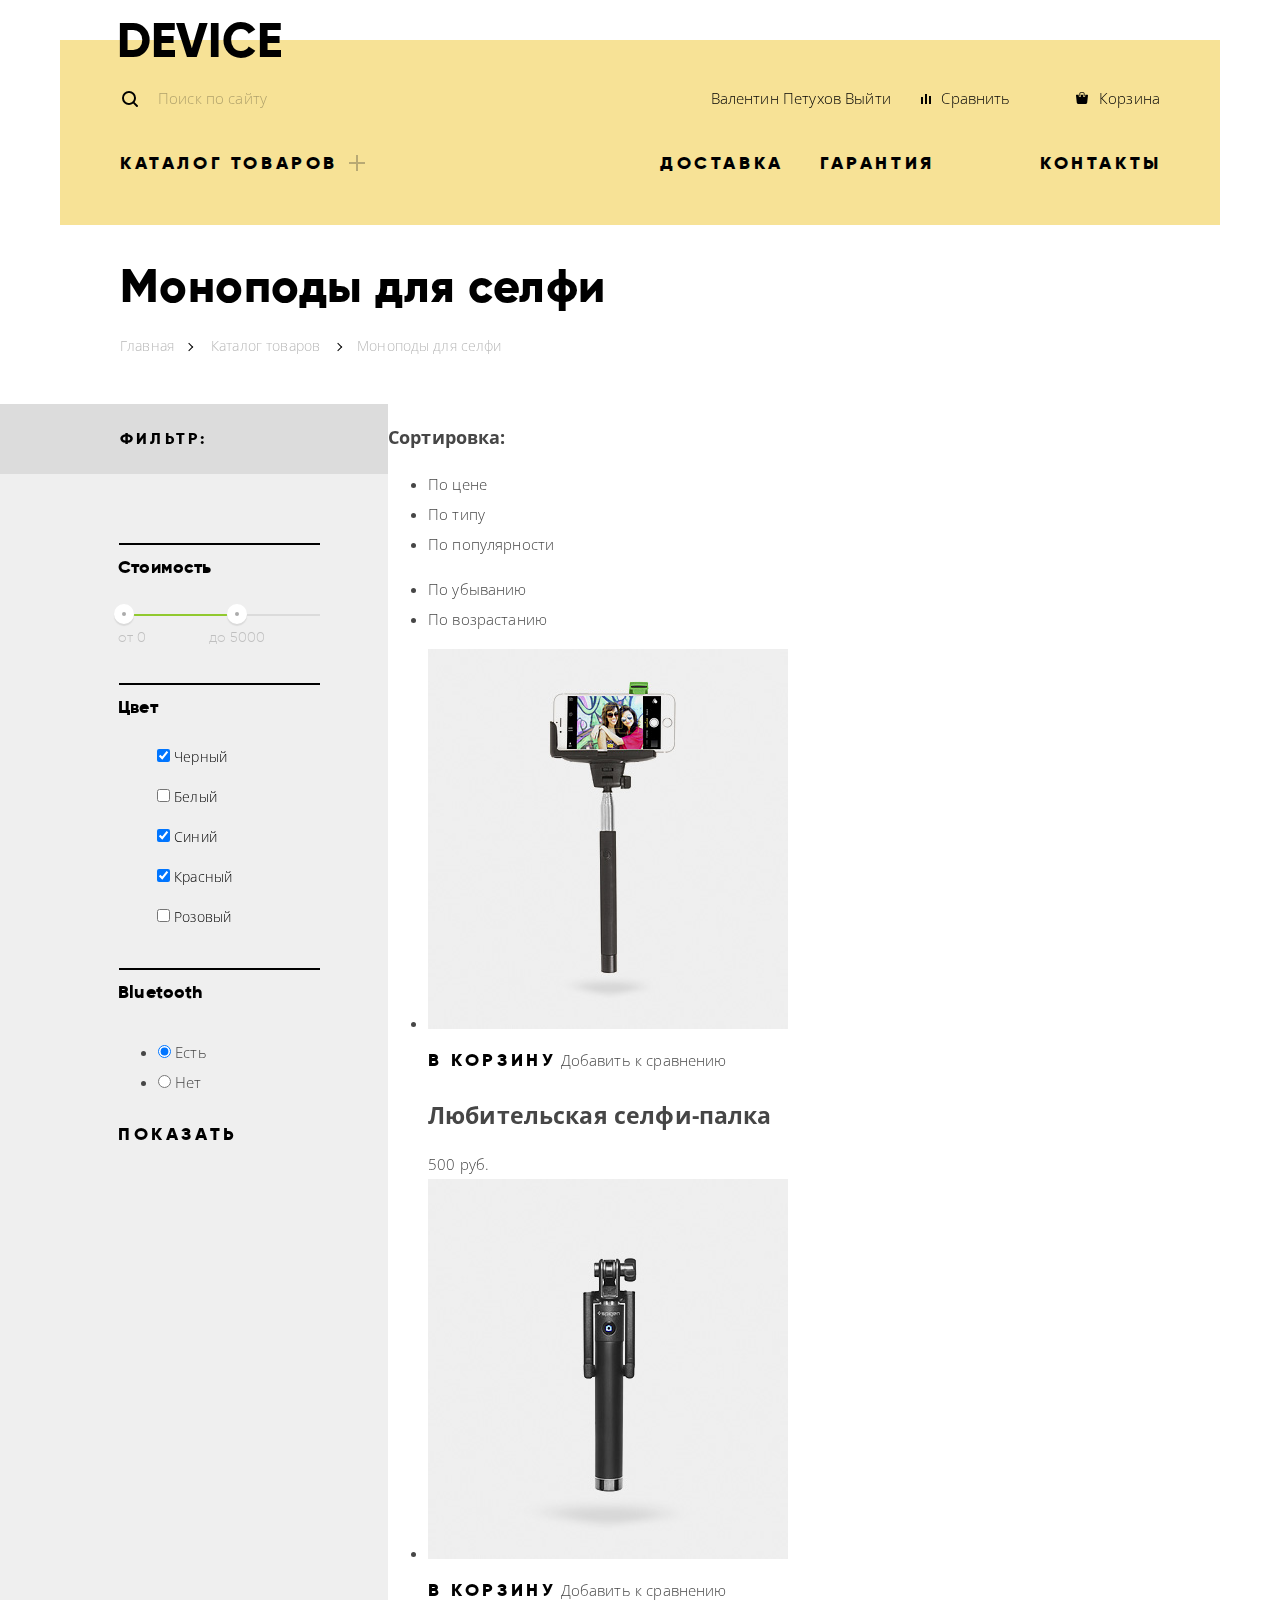
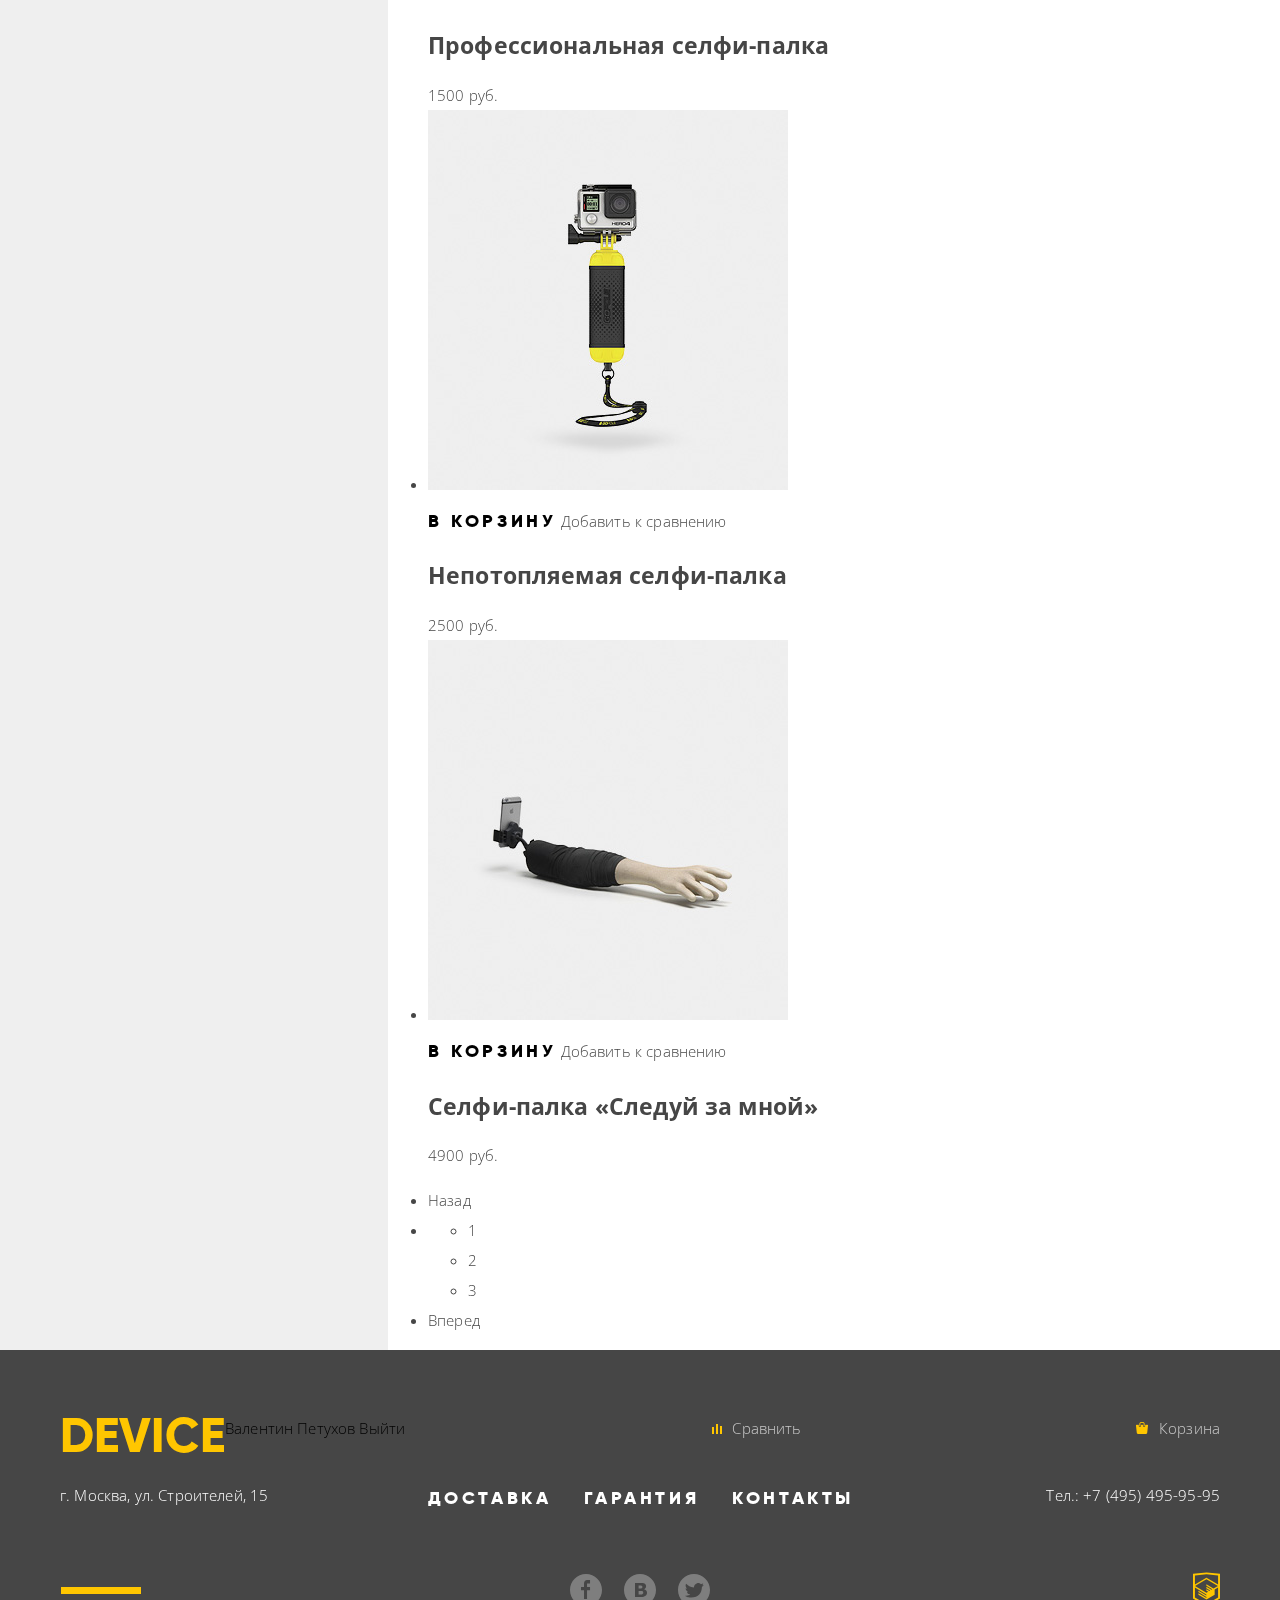
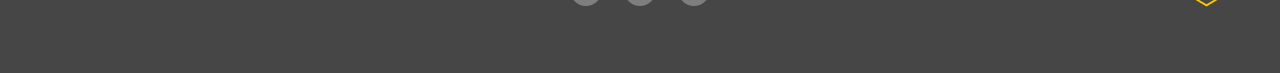
==== commit b82ff6ca: "catalog filter" ====
--- a/catalog.html
+++ b/catalog.html
@@ -88,19 +88,17 @@
 
       <div class="page-content-wrap">
         <aside class="sidebar">
-          <div class="sidebar-title-wrap">
-            <h2>Фильтр:</h2>
-          </div>
+          <h2>Фильтр:</h2>
           <form class="filter" method="get" action="https://echo.htmlacademy.ru">
             <div class="filter-item-wrap">
-              <fieldset class="filter-item">
+              <fieldset class="filter-item filter-item-price">
                 <legend>Стоимость</legend>
                 <div class="price-range">
                   <div class="price-controls">
                     <div class="scale-bar">
                       <div class="scale-bar-current">
-                        <div class="toggle-min"></div>
-                        <div class="toggle-max"></div>
+                        <div class="price-toggle toggle-min"></div>
+                        <div class="price-toggle toggle-max"></div>
                       </div>
                     </div>
                   </div>
@@ -118,7 +116,7 @@
             <div class="filter-item-wrap">
               <fieldset class="filter-item">
                 <legend>Цвет</legend>
-                <ul class="field-set-checkbox-list">
+                <ul class="filter-checkbox-list">
                   <li>
                     <input class="checkbox filter-input" id="checkbox-1" type="checkbox" name="black" checked>
                     <label for="checkbox-1">Черный</label>
@@ -145,7 +143,7 @@
             <div class="filter-item-wrap">
               <fieldset class="filter-item">
                 <legend>Bluetooth</legend>
-                <ul class="fieldset-radio-list">
+                <ul class="filter-radio-list">
                   <li>
                     <input class="radio filter-input" type="radio" name="bluetooth" id="radio-1" value="yes" checked>
                     <label for="radio-1">Есть</label>
@@ -181,7 +179,7 @@
         <section class="catalog-items">
           <ul class="catalog-items-list">
             <li class="catalog-item">
-              <img src="img/img-sedona.jpg" alt="Любительская селфи-палка" width="360" height="380">
+              <img src="img/catalog-item-1.jpg" alt="Любительская селфи-палка" width="360" height="380">
               <div class="catalog-item-hover">
                 <a class="btn" href="#">В корзину</a>
                 <a class="catalog-item-compare" href="#">Добавить к сравнению</a>
@@ -192,7 +190,7 @@
               </div>
             </li>
             <li class="catalog-item">
-              <img src="img/img-sedona.jpg" alt="Профессиональная селфи-палка" width="360" height="380">
+              <img src="img/catalog-item-2.jpg" alt="Профессиональная селфи-палка" width="360" height="380">
               <div class="catalog-item-hover">
                 <a class="btn" href="#">В корзину</a>
                 <a class="catalog-item-compare" href="#">Добавить к сравнению</a>
@@ -203,7 +201,7 @@
               </div>
             </li>
             <li class="catalog-item">
-              <img src="img/img-sedona.jpg" alt="Непотопляемая селфи-палка" width="360" height="380">
+              <img src="img/catalog-item-3.jpg" alt="Непотопляемая селфи-палка" width="360" height="380">
               <div class="catalog-item-hover">
                 <a class="btn" href="#">В корзину</a>
                 <a class="catalog-item-compare" href="#">Добавить к сравнению</a>
@@ -214,7 +212,7 @@
               </div>
             </li>
             <li class="catalog-item">
-              <img src="img/img-sedona.jpg" alt="Селфи-палка «Следуй за мной»" width="360" height="380">
+              <img src="img/catalog-item-4.jpg" alt="Селфи-палка «Следуй за мной»" width="360" height="380">
               <div class="catalog-item-hover">
                 <a class="btn" href="#">В корзину</a>
                 <a class="catalog-item-compare" href="#">Добавить к сравнению</a>
--- a/css/style.css
+++ b/css/style.css
@@ -1963,4 +1963,302 @@
   padding-bottom: 47px;
 }
 
+.page-content-header {
+  padding-top: 37px;
+  padding-bottom: 44px;
+  padding-left: 60px;
+}
+
+.page-content-title {
+  margin: 0;
+  padding-bottom: 20px;
+
+  font-weight: 800;
+  font-size: 47px;
+  line-height: 48px;
+  font-family: "Gilroy", "Arial", sans-serif;
+  color: #000000;
+  letter-spacing: 0.01em;
+}
+
+.breadcrumbs-list {
+  display: flex;
+  margin: 0;
+  padding: 0;
+
+  list-style: none;
+}
+
+.breadcrumbs-item {
+  position: relative;
+  padding-right: 37px;
+}
+
+.breadcrumbs-item::after {
+  content: "";
+  position: absolute;
+  top: 14px;
+  right: 19px;
+  width: 5px;
+  height: 5px;
+
+  border-top: 1px solid #000;
+  border-right: 1px solid #000;
+  transform: rotate(45deg);
+}
+
+.breadcrumbs-item:nth-child(2)::after {
+  right: 16px;
+}
+
+.breadcrumbs-item:last-child::after {
+  display: none;
+}
+
+.breadcrumbs-item a {
+  font-size: 14px;
+  line-height: 24px;
+  color: rgba(0, 0, 0, 0.3);
+  letter-spacing: 0.01em;
+}
+
+.breadcrumbs-item a:hover {
+  color: rgba(0, 0, 0, 0.6);
+}
+
+.breadcrumbs-item:last-child a:hover {
+  color: rgba(0, 0, 0, 0.3);
+}
+
+.breadcrumbs-item a:active,
+.breadcrumbs-item a:focus {
+  color: rgba(0, 0, 0, 0.1);
+}
+
+.page-content-wrap {
+  display: flex;
+  justify-content: center;
+  width: 1160px;
+  margin: 0 auto;
+  padding: 0 20px;
+}
+
+.sidebar {
+  display: flex;
+  flex-direction: column;
+  position: relative;
+  align-items: flex-end;
+  width: 328px;
+
+  background-color: #efefef;
+}
+
+.sidebar::before {
+  content: "";
+  position: absolute;
+  top: 0;
+  right: 0;
+  width: 100vw;
+  height: 100%;
+  z-index: -1;
+
+  background-color: #efefef;
+}
+
+.aside-wrap {
+  background-color: #efefef;
+}
+
+.sidebar h2 {
+  position: relative;
+
+  width: 328px;
+  margin: 0;
+  padding-top: 23px;
+  padding-right: 68px;
+  padding-bottom: 23px;
+  padding-left: 60px;
+  box-sizing: border-box;
+
+  font-weight: 800;
+  font-size: 16px;
+  line-height: 24px;
+  font-family: "Gilroy", "Arial", sans-serif;
+  color: #000000;
+  text-transform: uppercase;
+  letter-spacing: 0.2em;
+
+  background-color: rgba(0,0,0,0.08);
+}
+
+.sidebar h2::before {
+  content: "";
+  position: absolute;
+  top: 0;
+  right: 328px;
+  width: 100vw;
+  height: 70px;
+
+  background-color: rgba(0,0,0,0.08);
+}
+
+.catalog-section {
+  width: 832px;
+}
+
+.filter {
+  width: 202px;
+  padding-top: 69px;
+  padding-right: 68px;
+}
+
+.filter-item-wrap {
+  position: relative;
+}
+
+.filter-item-wrap::before {
+  content: "";
+  position: absolute;
+  top: 0;
+  left: 1px;
+
+  width: 201px;
+  height: 2px;
+
+  background-color: #000000;
+}
+
+.filter-item {
+  width: 202px;
+  margin: 0;
+  padding: 0;
+
+  border: none;
+}
+
+.filter-item legend {
+  margin: 0;
+  padding-top: 12px;
+  padding-bottom: 18px;
+
+  font-weight: 800;
+  font-size: 18px;
+  line-height: 24px;
+  font-family: "Gilroy", "Arial", sans-serif;
+  color: #000000;
+  letter-spacing: 0.01em;
+}
+
+.filter-item-price legend {
+  padding-bottom: 35px;
+}
+
+.price-range {
+  display: flex;
+  flex-direction: column;
+  padding-bottom: 32px;
+}
+
+.price-controls {
+  position: relative;
+  display: flex;
+  flex-direction: column;
+  padding-bottom: 5px;
+}
+
+.scale-bar {
+  height: 2px;
+
+  background-color: #dbdbdb;
+}
+
+.scale-bar-current {
+  width: 60%;
+  height: 2px;
+
+  background-color: #91c92f;
+}
+
+.price-toggle {
+  position: absolute;
+  width: 20px;
+  height: 20px;
+  box-sizing: border-box;
+
+  background-color: #ababab;
+  border: 8px solid #fff;
+  border-radius: 50%;
+  box-shadow: 0 2px 1px #dadada;
+  cursor: pointer;
+}
+
+.price-toggle:active {
+  width: 22px;
+  height: 22px;
+
+  border: 9px solid #ffffff;
+}
+
+.toggle-min {
+  top: -10px;
+  left: -4px;
+}
+
+.toggle-max {
+  top: -10px;
+  left: 109px;
+}
+
+.price-inputs label {
+  font-weight: 300;
+  font-size: 14px;
+  line-height: 24px;
+  font-family: "Gilroy", "Arial", sans-serif;
+  color: rgba(0, 0, 0, 0.2);
+  letter-spacing: 0;
+}
+
+.price-inputs label:first-child {
+  margin-right: 18px;
+}
+
+.price-inputs input {
+  width: 50px;
+  margin: 0;
+  padding: 0;
+
+  font-weight: 300;
+  font-size: 14px;
+  line-height: 24px;
+  font-family: "Gilroy", "Arial", sans-serif;
+  color: rgba(0, 0, 0, 0.2);
+  letter-spacing: 0;
+
+  background: none;
+  border: 0;
+}
+
+.filter-checkbox-list {
+  margin: 0;
+  padding: 0;
+  padding-bottom: 31px;
+
+  list-style-type: none;
+}
+
+.filter-checkbox-list li {
+  padding-left: 39px;
+}
+
+.filter-checkbox-list label {
+  position: relative;
+
+  font-size: 14px;
+  line-height: 40px;
+  color: #000000;
+  letter-spacing: 0.01em;
+
+  cursor: pointer;
+}
+
 /* End of Catalog */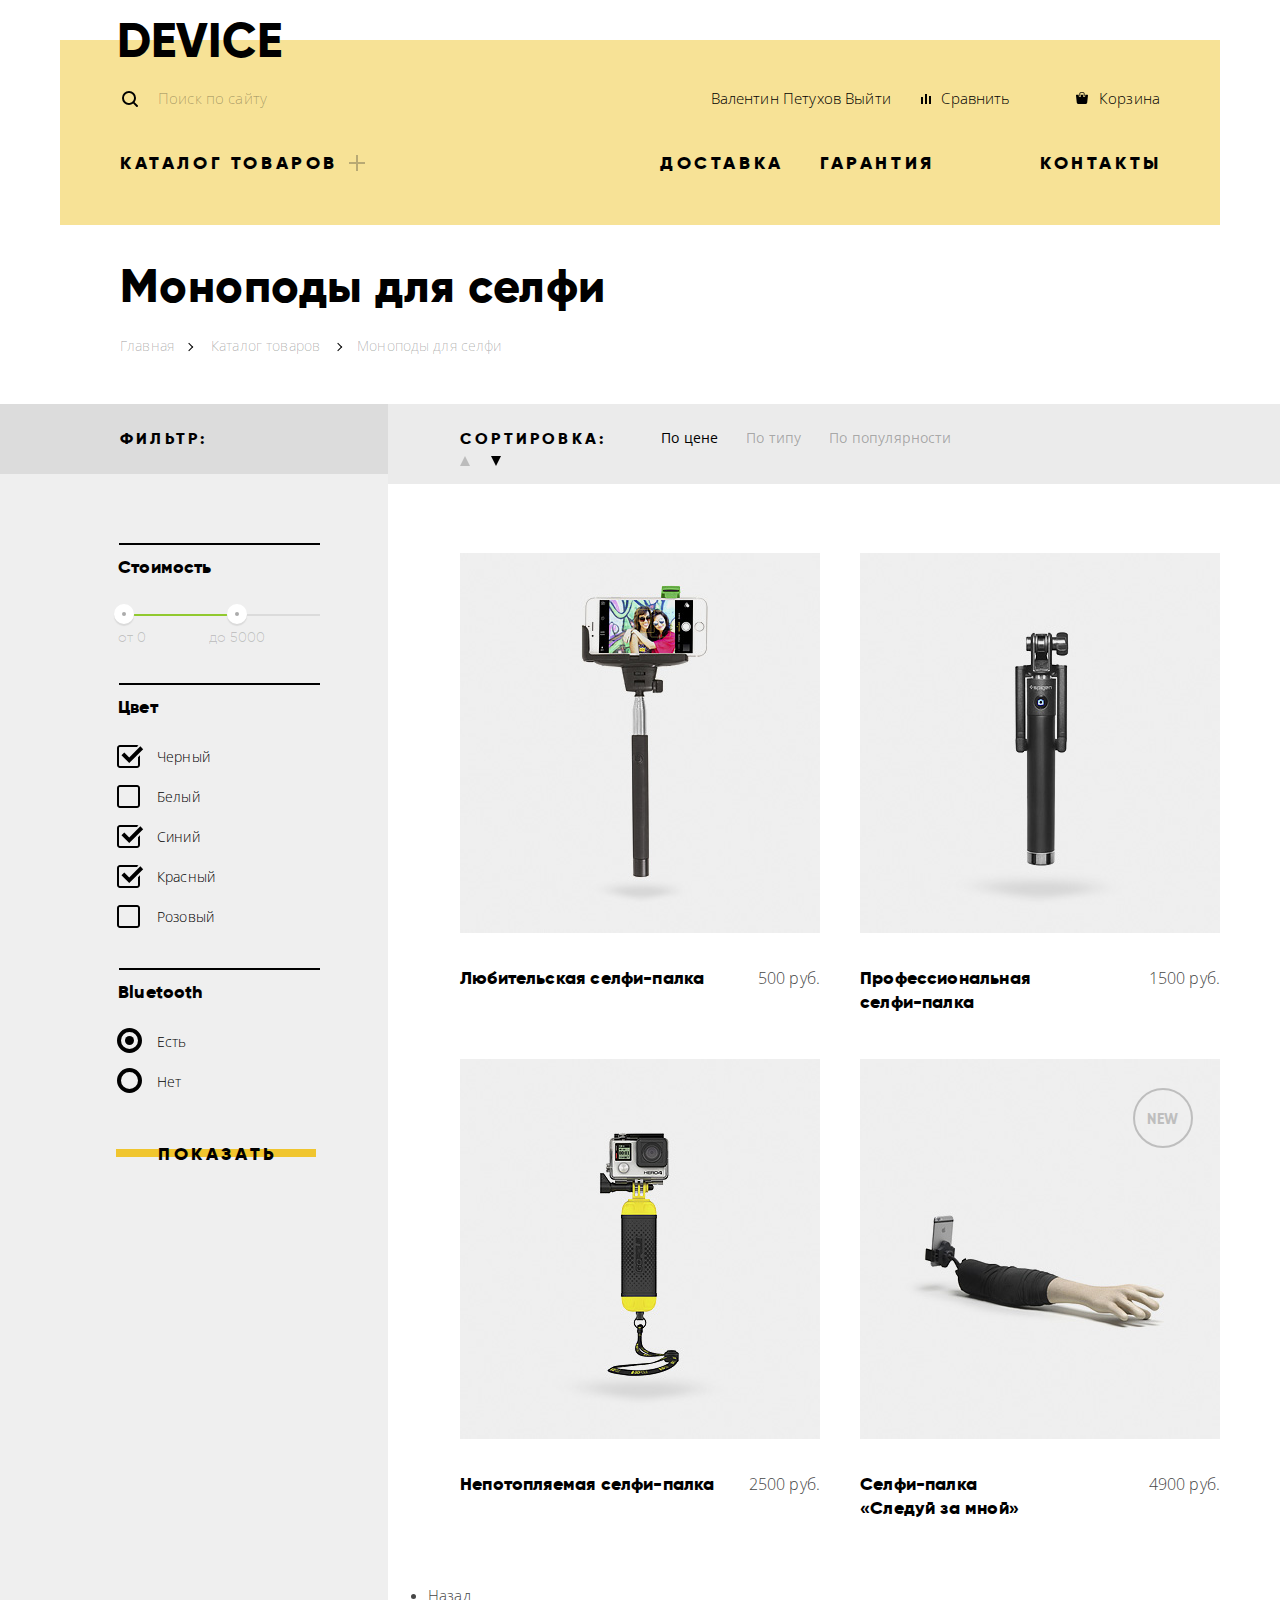
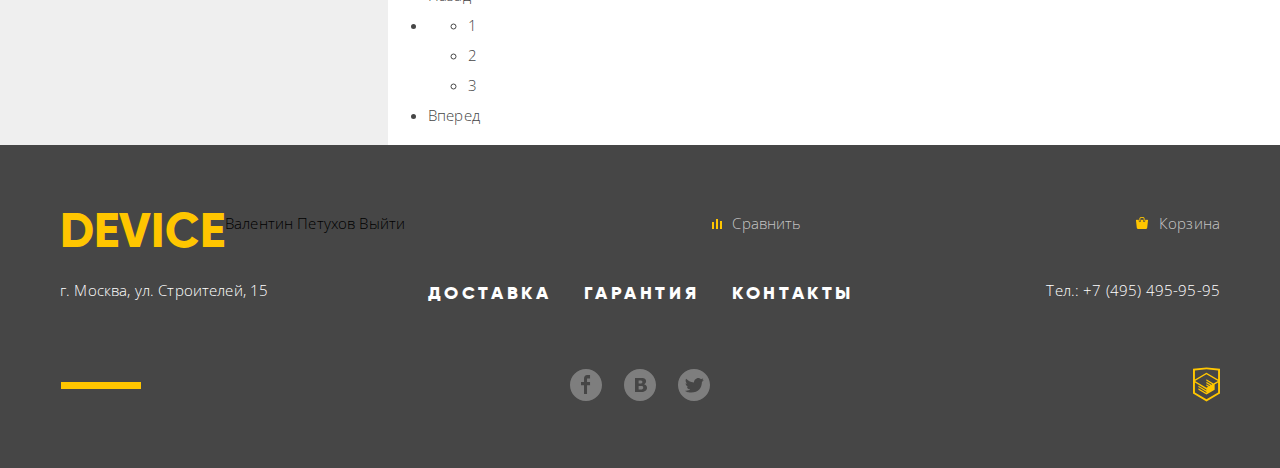
==== commit 7ec037e4: "filter & catalog" ====
--- a/catalog.html
+++ b/catalog.html
@@ -118,24 +118,24 @@
                 <legend>Цвет</legend>
                 <ul class="filter-checkbox-list">
                   <li>
-                    <input class="checkbox filter-input" id="checkbox-1" type="checkbox" name="black" checked>
-                    <label for="checkbox-1">Черный</label>
-                  </li>
-                  <li>
-                    <input class="checkbox filter-input" id="checkbox-2" type="checkbox" name="white">
-                    <label for="checkbox-2">Белый</label>
-                  </li>
-                  <li>
-                    <input class="checkbox filter-input" id="checkbox-3" type="checkbox" name="blue" checked>
-                    <label for="checkbox-3">Синий</label>
-                  </li>
-                  <li>
-                    <input class="checkbox filter-input" id="checkbox-4" type="checkbox" name="red" checked>
-                    <label for="checkbox-4">Красный</label>
-                  </li>
-                  <li>
-                    <input class="checkbox filter-input" id="checkbox-5" type="checkbox" name="ponk">
-                    <label for="checkbox-5">Розовый</label>
+                    <input class="checkbox-input visually-hidden" id="checkbox-1" type="checkbox" name="black" checked>
+                    <label class="checkbox-label" for="checkbox-1">Черный</label>
+                  </li>
+                  <li>
+                    <input class="checkbox-input visually-hidden" id="checkbox-2" type="checkbox" name="white">
+                    <label class="checkbox-label" for="checkbox-2">Белый</label>
+                  </li>
+                  <li>
+                    <input class="checkbox-input visually-hidden" id="checkbox-3" type="checkbox" name="blue" checked>
+                    <label class="checkbox-label" for="checkbox-3">Синий</label>
+                  </li>
+                  <li>
+                    <input class="checkbox-input visually-hidden" id="checkbox-4" type="checkbox" name="red" checked>
+                    <label class="checkbox-label" for="checkbox-4">Красный</label>
+                  </li>
+                  <li>
+                    <input class="checkbox-input visually-hidden" id="checkbox-5" type="checkbox" name="pink">
+                    <label class="checkbox-label" for="checkbox-5">Розовый</label>
                   </li>
                 </ul>
               </fieldset>
@@ -145,12 +145,12 @@
                 <legend>Bluetooth</legend>
                 <ul class="filter-radio-list">
                   <li>
-                    <input class="radio filter-input" type="radio" name="bluetooth" id="radio-1" value="yes" checked>
-                    <label for="radio-1">Есть</label>
-                  </li>
-                  <li>
-                    <input class="radio filter-input" type="radio" name="bluetooth" id="radio-2" value="no">
-                    <label for="radio-2">Нет</label>
+                    <input class="radio-input visually-hidden" type="radio" name="bluetooth" id="radio-1" value="yes" checked>
+                    <label class="radio-label" for="radio-1">Есть</label>
+                  </li>
+                  <li>
+                    <input class="radio-input visually-hidden" type="radio" name="bluetooth" id="radio-2" value="no">
+                    <label class="radio-label" for="radio-2">Нет</label>
                   </li>
                 </ul>
               </fieldset>
@@ -162,18 +162,16 @@
         <section class="catalog-section">
           <h2 class="visually-hidden">Наши товары</h2>
           <section class="catalog-sorting">
-            <div class="catalog-sorting">
-              <h3>Сортировка:</h3>
-              <ul class="catalog-sorting-type">
-                <li><a class="catalog-sorting-type-current" href="#">По цене</a></li>
-                <li><a href="#">По типу</a></li>
-                <li><a href="#">По популярности</a></li>
-              </ul>
-              <ul class="catalog-sorting-direction">
-                <li class="sorting-direction-current"><a href="#">По убыванию</a></li>
-                <li><a href="#">По возрастанию</a></li>
-              </ul>
-            </div>
+            <h3>Сортировка:</h3>
+            <ul class="catalog-sorting-type">
+              <li><a class="catalog-sorting-type-current" href="#">По цене</a></li>
+              <li><a href="#">По типу</a></li>
+              <li><a href="#">По популярности</a></li>
+            </ul>
+            <ul class="catalog-sorting-direction">
+              <li><a href="#"><span class="visually-hidden">По убыванию</span></a></li>
+              <li class="sorting-direction-current"><a href="#"><span class="visually-hidden">По возрастанию</span></a></li>
+            </ul>
           </section>
 
         <section class="catalog-items">
@@ -213,6 +211,7 @@
             </li>
             <li class="catalog-item">
               <img src="img/catalog-item-4.jpg" alt="Селфи-палка «Следуй за мной»" width="360" height="380">
+              <span class="catalog-item-new">NEW</span>
               <div class="catalog-item-hover">
                 <a class="btn" href="#">В корзину</a>
                 <a class="catalog-item-compare" href="#">Добавить к сравнению</a>
--- a/css/style.css
+++ b/css/style.css
@@ -2060,7 +2060,7 @@
   right: 0;
   width: 100vw;
   height: 100%;
-  z-index: -1;
+  z-index: -2;
 
   background-color: #efefef;
 }
@@ -2250,7 +2250,7 @@
   padding-left: 39px;
 }
 
-.filter-checkbox-list label {
+.checkbox-label {
   position: relative;
 
   font-size: 14px;
@@ -2261,4 +2261,364 @@
   cursor: pointer;
 }
 
+.checkbox-input:disabled + .checkbox-label,
+.checkbox-input:checked:disabled + .checkbox-label {
+  color: #a6a6a6;
+}
+
+.checkbox-input:disabled + .checkbox-label::before,
+.checkbox-input:checked:disabled + .checkbox-label::before,
+.checkbox-input:checked:disabled + .checkbox-label::after {
+  opacity: 0.25;
+}
+
+.checkbox-input:focus + .checkbox-label {
+  outline: 1px solid #212121;
+  outline: 5px auto -webkit-focus-ring-color;
+}
+
+.radio-input:focus + .radio-label {
+  outline: 1px solid #212121;
+  outline: 5px auto -webkit-focus-ring-color;
+}
+
+.checkbox-label::before {
+  content: "";
+  position: absolute;
+  bottom: -2px;
+  left: -40px;
+  width: 27px;
+  height: 23px;
+
+  background-image: url("../img/checkbox-off.svg");
+  background-repeat: no-repeat;
+}
+
+.checkbox-label::after {
+  content: "";
+  position: absolute;
+  bottom: -2px;
+  left: -40px;
+  width: 27px;
+  height: 23px;
+  display: none;
+
+  background-image: url("../img/checkbox-on.svg");
+}
+
+.checkbox-input:checked + .checkbox-label::before {
+  display: none;
+}
+
+.checkbox-input:checked + .checkbox-label::after {
+  display: block;
+}
+
+.checkbox-label:hover::before,
+.checkbox-label:hover::after {
+  opacity: 0.6;
+}
+
+.filter-radio-list {
+  margin: 0;
+  padding: 0;
+  padding-bottom: 30px;
+
+  list-style-type: none;
+}
+
+.filter-radio-list li {
+  padding-left: 39px;
+}
+
+.radio-label {
+  position: relative;
+
+  font-size: 14px;
+  line-height: 40px;
+  color: #000000;
+  letter-spacing: 0.01em;
+  cursor: pointer;
+}
+
+.radio-label::before {
+  content: "";
+  position: absolute;
+  bottom: -2px;
+  left: -40px;
+  box-sizing: border-box;
+  width: 25px;
+  height: 25px;
+
+  border: 4px solid #000000;
+  border-radius: 50%;
+}
+
+.radio-label::after {
+  content: "";
+  position: absolute;
+  top: 4px;
+  left: -32px;
+  display: none;
+  width: 9px;
+  height: 9px;
+
+  background-color: #000000;
+  border-radius: 50%;
+}
+
+.radio-input:checked + .radio-label::after {
+  display: block;
+}
+
+.radio-input:disabled + .radio-label,
+.radio-input:checked:disabled + .radio-label {
+  color: #a6a6a6;
+}
+
+.radio-input:disabled + .radio-label::before,
+.radio-input:checked:disabled + .radio-label::before {
+  opacity: 0.25;
+}
+
+.radio-label:hover::before,
+.radio-label:hover::after {
+  opacity: 0.6;
+}
+
+.filter .btn {
+  width: 200px;
+  z-index: 0;
+}
+
+.catalog-sorting {
+  position: relative;
+  display: flex;
+  flex-wrap: wrap;
+  align-items: center;
+  width: 832px;
+  padding: 18px 0 18px 72px;
+  box-sizing: border-box;
+}
+
+.catalog-sorting::before {
+  content: "";
+  position: absolute;
+  top: 0;
+  left: 0;
+  z-index: -1;
+
+  width: 100vw;
+  height: 100%;
+
+  background-color: rgba(0, 0, 0, 0.08);
+}
+
+.catalog-sorting h3 {
+  margin: 0;
+  margin-right: 55px;
+
+  font-weight: 800;
+  font-size: 16px;
+  line-height: 24px;
+  font-family: "Gilroy", "Arial", sans-serif;
+  color: #000000;
+  text-transform: uppercase;
+  letter-spacing: 0.2em;
+}
+
+.catalog-sorting-type {
+  display: flex;
+  flex-wrap: wrap;
+  width: 501px;
+  margin: 0;
+  padding: 0;
+  padding-right: 18px;
+  padding-bottom: 4px;
+
+  list-style-type: none;
+}
+
+.catalog-sorting-type li {
+  margin-right: 28px;
+}
+
+.catalog-sorting-type a {
+  font-weight: 400;
+  font-size: 14px;
+  line-height: 18px;
+  font-family: "Open Sans", "Arial", sans-serif;
+  color: rgba(0, 0, 0, 0.3);
+}
+
+.catalog-sorting-type a:hover {
+  color: rgba(0, 0, 0, 0.6);
+}
+
+.catalog-sorting-type a:active {
+  color: rgba(0, 0, 0, 1);
+}
+
+.catalog-sorting-type li:first-child a {
+  color: rgba(0, 0, 0, 1);
+}
+
+.catalog-sorting-direction {
+  display: flex;
+  justify-content: space-between;
+  align-items: center;
+  width: 41px;
+  margin: 0;
+  padding: 0;
+
+  list-style-type: none;
+}
+
+.catalog-sorting-direction a {
+  display: block;
+
+  border-right: 5.5px solid transparent;
+  border-bottom: 10px solid rgba(0, 0, 0, 0.2);
+  border-left: 5.5px solid transparent;
+
+  line-height: 0;
+}
+
+.sorting-direction-current a {
+  border-bottom-color: #000;
+  -webkit-transform: rotate(180deg);
+      -ms-transform: rotate(180deg);
+          transform: rotate(180deg);
+}
+
+.catalog-sorting-direction a:hover,
+.catalog-sorting-direction a:focus {
+  border-bottom-color: #a6a6a6;
+}
+
+.catalog-sorting-direction a:active {
+  border-bottom-color: #000;
+}
+
+.catalog-items-list {
+  display: flex;
+  flex-wrap: wrap;
+  width: 852px;
+  margin: 0;
+  padding-top: 69px;
+  padding-left: 72px;
+
+  list-style: none;
+}
+
+.catalog-item {
+  position: relative;
+  width: 360px;
+  margin-right: 40px;
+}
+
+.catalog-item:nth-child(2n) {
+  margin-right: 0;
+}
+
+.catalog-item-info {
+  display: flex;
+  justify-content: space-between;
+  padding-top: 24px;
+  padding-bottom: 45px;
+}
+
+.catalog-item-info h2 {
+  width: 260px;
+  margin: 0;
+
+  font-weight: 800;
+  font-size: 18px;
+  line-height: 24px;
+  font-family: "Gilroy", "Arial", sans-serif;
+  color: #000000;
+  letter-spacing: 0.01em;
+}
+
+.catalog-item:nth-child(2n) h2 {
+  width: 180px;
+}
+
+.catalog-item-price {
+  font-size: 16px;
+  line-height: 24px;
+  text-align: left;
+  letter-spacing: 0.01em;
+}
+
+.catalog-item-hover {
+  position: absolute;
+  top: 0;
+  left: 0;
+
+  display: none;
+  width: 360px;
+  height: 380px;
+  padding-top: 169px;
+  padding-right: 90px;
+  padding-left: 90px;
+  box-sizing: border-box;
+
+  text-align: center;
+
+  background-color: rgba(238, 238, 238, 0.7);
+}
+
+.catalog-item:hover .catalog-item-hover {
+  display: block;
+}
+
+.catalog-item-hover .btn {
+  width: 200px;
+  margin-bottom: 6px;
+  margin-left: -11px;
+  z-index: 0;
+}
+
+.catalog-item-compare {
+  font-size: 13px;
+  line-height: 20px;
+  color: #000000;
+  letter-spacing: 0.01em;
+
+  opacity: 0.5;
+}
+
+.catalog-item-compare:hover {
+  opacity: 1;
+}
+
+.catalog-item-compare:active,
+.catalog-item-compare:focus {
+  opacity: 0.2;
+}
+
+.catalog-item-new {
+  position: absolute;
+  top: 29px;
+  right: 27px;
+  box-sizing: border-box;
+  width: 60px;
+  height: 60px;
+
+  font-weight: 800;
+  font-size: 14px;
+  line-height: 60px;
+  font-family: "Gilroy", "Arial", sans-serif;
+  text-align: center;
+  color: #000000;
+  text-transform: uppercase;
+  letter-spacing: 0.05em;
+
+  border: 2px solid #000000;
+  border-radius: 50%;
+  opacity: 0.2;
+}
+
+
 /* End of Catalog */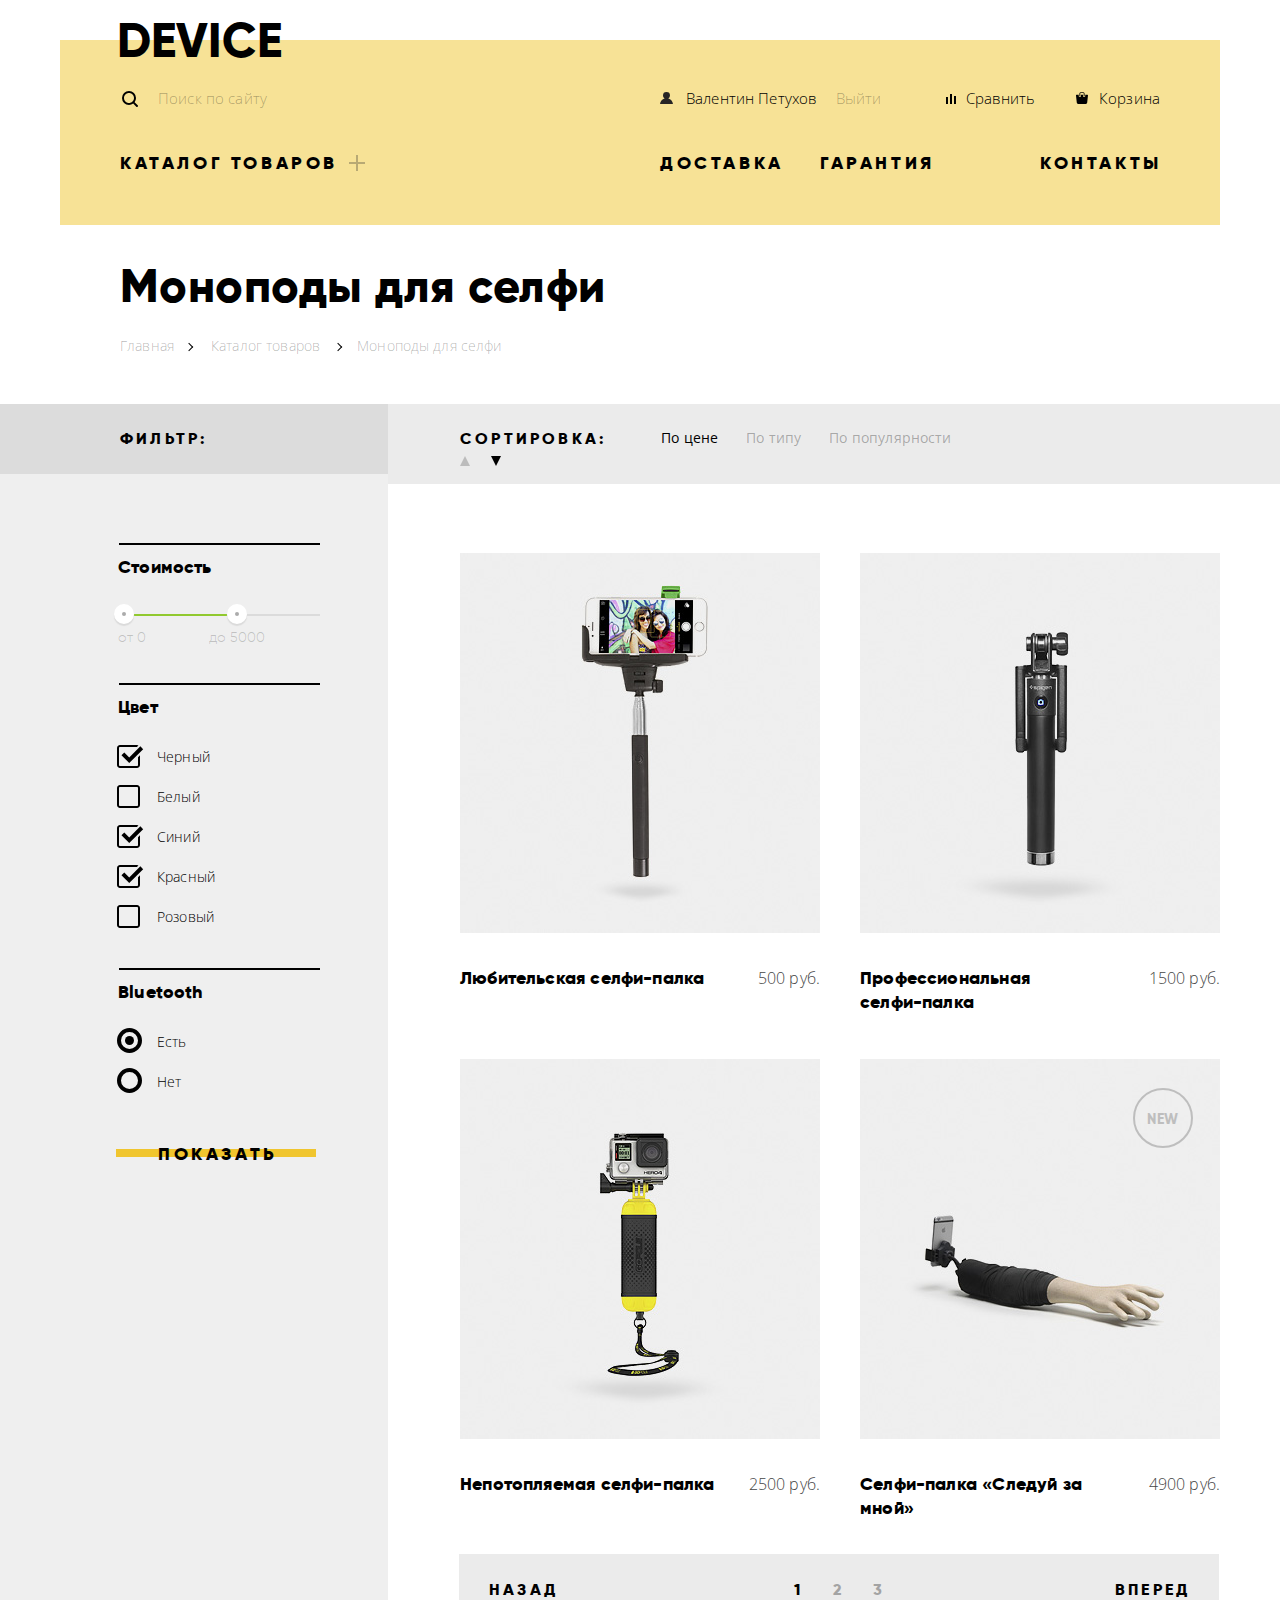
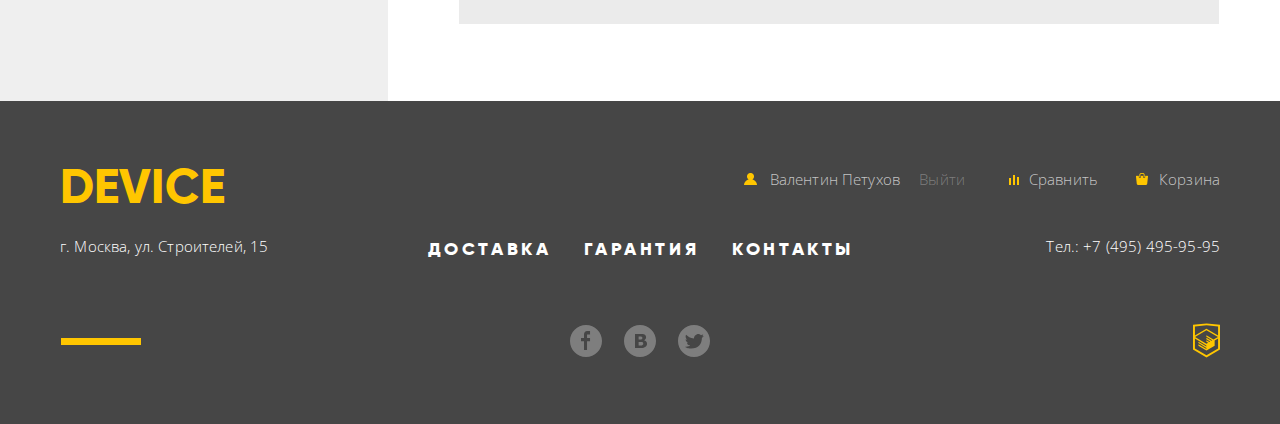
==== commit 74f35a2c: "pagination, finished catalog" ====
--- a/catalog.html
+++ b/catalog.html
@@ -5,7 +5,7 @@
     <title>HTML Academy: Девайс &mdash; Каталог товаров</title>
     <link href="https://fonts.googleapis.com/css?family=Open+Sans:300,400&amp;subset=cyrillic" rel="stylesheet">
     <link rel="stylesheet" href="css/normalize.css">
-    <link rel="stylesheet" href="css/style.css">
+    <link rel="stylesheet" href="css/style.min.css">
   </head>
   <body class="catalog">
     <div class="container">
@@ -223,11 +223,12 @@
             </li>
           </ul>
         </section>
+
         <ul class="pagination">
           <li class="pagination-control">
             <a class="pagination-prev" href="#">Назад</a>
           </li>
-          <li class="pagination-list-wrap">
+          <li>
             <ul class="pagination-list">
               <li class="pagination-list-item pagination-item-active">
                 <a href="">1</a>
@@ -253,8 +254,8 @@
         <div class="footer-user-nav">
           <div class="footer-logo"><a href="index.html">DEVICE</a></div>
           <ul class="footer-user-nav-list">
-            <li class="user-nav-item user-nav-logged">
-              <a href="#">Валентин Петухов</a>
+            <li class="footer-user-nav-item footer-user-nav-logged">
+              <a class="footer-user-nav-link" href="#">Валентин Петухов</a>
               <a href="#">Выйти</a>
             </li>
             <li class="footer-user-nav-item">
--- a/css/style.min.css
+++ b/css/style.min.css
@@ -0,0 +1 @@
+@font-face{font-weight:800;font-family:"Gilroy";font-style:normal;src:url(../fonts/gilroyextrabold.woff2) format("woff2"),url(../fonts/gilroyextrabold.woff) format("woff")}@font-face{font-weight:300;font-family:"Gilroy";font-style:normal;src:url(../fonts/gilroylight.woff2) format("woff2"),url(../fonts/gilroylight.woff) format("woff")}.visually-hidden{position:absolute;width:1px;height:1px;margin:-1px;padding:0;overflow:hidden;border:0;clip:rect(0 0 0 0)}body{min-width:1200px;margin:0;padding:40px 0 0;overflow-x:hidden;font-weight:300;font-size:15px;line-height:30px;font-family:"Open Sans","Arial",sans-serif;color:#464646;letter-spacing:.15px;background-color:#fff}a{text-decoration:none;color:inherit}.container{width:1160px;margin:0 auto;padding:0 20px}.btn{position:relative;display:inline-block;padding:10px 0;font-weight:800;font-size:18px;line-height:24px;font-family:"Gilroy","Arial",sans-serif;text-align:center;color:#000;text-transform:uppercase;letter-spacing:.2em;background:0 0;border:0;cursor:pointer}.btn:active{color:rgba(0,0,0,.3)}.btn::before{content:"";position:absolute;top:50%;left:-2px;z-index:-1;width:inherit;height:8px;margin-top:-5px;background-color:#f0c52e;-webkit-transition:all .2s linear;-o-transition:all .2s linear;transition:all .2s linear}.btn:focus::before,.btn:hover::before{top:0;height:40px;margin:0;-webkit-transition:all .2s linear;-o-transition:all .2s linear;transition:all .2s linear}.btn:active::before{top:0;height:40px;margin:0;color:rgba(0,0,0,.3);-webkit-transition:all .2s linear;-o-transition:all .2s linear;transition:all .2s linear}.page-header{position:relative;background-color:#f7e296}.page-header-logo{position:absolute;top:-23px;left:57px;font-family:"Gilroy","Arial",sans-serif;font-weight:800;font-size:48px;line-height:48px;letter-spacing:.15px;text-transform:uppercase;color:#000}.page-header-logo:focus,.page-header-logo:hover{opacity:.6}.page-header-logo:active{opacity:.3}.main-nav{padding:28px 60px 160px}.main-nav .user-nav{display:-webkit-box;display:-ms-flexbox;display:flex;-ms-flex-wrap:wrap;flex-wrap:wrap;-webkit-box-pack:justify;-ms-flex-pack:justify;justify-content:space-between;margin:0;padding:0 0 20px;list-style:none}.main-nav .user-nav-item{padding:15px 0 15px 26px}.user-nav-search{width:514px}.user-nav-login{width:254px}.user-nav-compare{width:94px}.user-nav-cart{width:74px;text-align:right}.user-nav-search-form{position:relative;display:-webkit-box;display:-ms-flexbox;display:flex;-webkit-box-pack:justify;-ms-flex-pack:justify;justify-content:space-between;width:440px}.user-nav-search-form label{position:absolute;top:8px;left:-24px;width:20px;height:20px;background-image:url(../img/search.svg);background-repeat:no-repeat;cursor:pointer}.user-nav-search-form label::before{content:"";position:absolute;bottom:-12px;left:0;display:none;width:400px;height:2px;background-color:#000}.user-nav-search-form input{position:relative;width:320px;height:30px;padding:0;margin:0 0 0 12px;font-weight:300;font-size:15px;line-height:30px;letter-spacing:.15px;font-family:"Open Sans","Arial",sans-serif;color:#000;background-color:transparent;border:0;outline:0;cursor:pointer}.user-nav-search-form input::-webkit-input-placeholder{color:rgba(0,0,0,.3)}.user-nav-search-form input::-moz-placeholder{color:rgba(0,0,0,.3)}.user-nav-search-form input:-ms-input-placeholder,.user-nav-search-form input::-ms-input-placeholder{color:rgba(0,0,0,.3)}.user-nav-search-form input::placeholder{color:rgba(0,0,0,.3)}.user-nav-search-form input:hover::-webkit-input-placeholder{color:rgba(0,0,0,.6)}.user-nav-search-form input:hover::-moz-placeholder{color:rgba(0,0,0,.6)}.user-nav-search-form input:hover:-ms-input-placeholder,.user-nav-search-form input:hover::-ms-input-placeholder{color:rgba(0,0,0,.6)}.user-nav-search-form input:hover::placeholder{color:rgba(0,0,0,.6)}.user-nav-search-form input:focus::-webkit-input-placeholder{font-size:0}.user-nav-search-form input:focus::-moz-placeholder{font-size:0}.user-nav-search-form input:focus:-ms-input-placeholder,.user-nav-search-form input:focus::-ms-input-placeholder{font-size:0}.user-nav-search-form input:focus::placeholder{font-size:0}.search-form-btn{position:absolute;top:-9px;left:330px;width:85px;margin-top:auto;margin-bottom:auto;padding-top:14px;padding-bottom:14px;display:none;background:0 0;background-color:transparent;border:2px solid #000}.search-form-btn:hover,.search-form-btn:hover~label::before,.user-nav-search-form input:focus~.search-form-btn,.user-nav-search-form input:focus~label::before{display:block}.search-form-btn:hover{background-color:#000;color:#fff}.search-form-btn:active{color:rgba(255,255,255,.3)}.user-nav-item a{position:relative;color:#000}.user-nav-item a:hover,.user-nav-item:hover::before{opacity:.6}.user-nav-item a:active,.user-nav-item:active::before{opacity:.3}.user-nav-item a::before{content:"";position:absolute;width:13px;height:12px;background-repeat:no-repeat}.user-nav-logged a:first-child::before,.user-nav-login a::before{bottom:4px;left:-26px;background-image:url(../img/user-nav-login.svg)}.user-nav-logged{width:280px;padding-left:26px;-webkit-box-sizing:border-box;box-sizing:border-box}.user-nav-logged a:last-child{color:rgba(0,0,0,.3)}.user-nav-logged a:first-child{margin-right:15px}.user-nav-compare a::before{bottom:2px;left:-20px;background-image:url(../img/user-nav-compare.svg)}.user-nav-cart a::before{bottom:4px;left:-23px;background-image:url(../img/user-nav-cart.svg)}.site-nav{display:-webkit-box;display:-ms-flexbox;display:flex;-ms-flex-wrap:wrap;flex-wrap:wrap;-webkit-box-pack:justify;-ms-flex-pack:justify;justify-content:space-between;margin:0;padding:0;list-style:none}.site-nav-item-catalog{position:relative;width:540px}.site-nav-item-delivery{width:160px}.site-nav-item-warranty{width:220px}.site-nav-item-contacts{width:120px;text-align:right}.site-nav>li>a{font-weight:800;font-size:18px;line-height:24px;font-family:"Gilroy","Arial",sans-serif;color:#000;text-transform:uppercase;letter-spacing:.2em}.footer-user-nav-link:hover::before,.site-nav li a:hover{opacity:.6}.site-nav li a:active{opacity:.3}.about-info-delivery li,.site-nav-catalog-link{position:relative}.site-nav-catalog-link::after,.site-nav-catalog-link::before{content:"";position:absolute;right:-27px;bottom:10px;width:16px;height:2px;background-color:#b8a974}.site-nav-catalog-link::after{right:-20px;bottom:3px;width:2px;height:16px}.sub-menu-wrapper{position:absolute;top:22px;left:-60px;z-index:2;display:none;width:1100px;padding:26px 0 34px 60px;background-color:#f7e296}.site-nav-catalog-link:hover+.sub-menu-wrapper,.sub-menu-wrapper:hover{display:block}.site-nav-sub-menu,.sub-menu-col{display:-webkit-box;display:-ms-flexbox;display:flex}.site-nav-sub-menu{-ms-flex-wrap:wrap;flex-wrap:wrap;-webkit-box-pack:justify;-ms-flex-pack:justify;justify-content:space-between;margin:0;padding:0;list-style:none;font-weight:300;font-size:15px;line-height:36px;font-family:"Open Sans","Arial",sans-serif;letter-spacing:.01em;width:640px}.sub-menu-col{-webkit-box-orient:vertical;-webkit-box-direction:normal;-ms-flex-direction:column;flex-direction:column;width:180px;padding-right:20px}.sub-menu-col:first-child{width:220px}.slider{position:relative;z-index:1}.slider-item-wrap{position:relative;display:-webkit-box;display:-ms-flexbox;display:flex;margin-top:-110px;padding-bottom:96px}.slider-item{display:none}.slider-item-2{padding-bottom:85px}.slider-item-3{padding-bottom:113px}.slider-img-wrap{width:560px;margin-right:40px;text-align:center}.slider-item-1-img img{width:384px;height:486px}.slider-item-2-img img{width:345px;height:485px;margin-top:12px;margin-left:16px}.slider-item-3-img img{width:526px;height:334px;margin-top:65px;margin-left:30px}.slider-descr-wrap{position:relative;width:560px;padding-top:78px}.slider-descr-wrap::before{content:"";position:absolute;top:36px;left:0;width:100px;height:7px;background-color:#fff}.slider-descr-wrap::after{content:"";position:absolute;top:-15px;right:50px;z-index:-1;font-weight:800;font-size:179px;line-height:179px;font-family:"Gilroy","Arial",sans-serif;color:#fff}.slider-descr-item-1::after{content:"01"}.slider-descr-item-2::after{content:"02"}.slider-descr-item-3::after{content:"03"}.slider-descr-wrap b{display:block;margin-bottom:20px;font-weight:800;font-size:47px;line-height:56px;font-family:"Gilroy","Arial",sans-serif;letter-spacing:.01em;color:#000}.slider-descr-wrap p{margin:0;padding:0;width:490px;font-weight:300;font-size:15px;line-height:30px;font-family:"Open Sans","Arial",sans-serif;letter-spacing:.01em;color:#464646}.slider-descr-item-2 p,.slider-descr-item-3 p{width:460px}.slider-descr-wrap .btn{width:220px;margin-top:42px;margin-bottom:46px;margin-left:2px;background:0 0;border:0}.slider-controls{position:absolute;display:-webkit-box;display:-ms-flexbox;display:flex;-webkit-box-pack:justify;-ms-flex-pack:justify;justify-content:space-between;right:82px;bottom:253px;z-index:1;width:78px}.slider-controls label,.slider-controls label::before{-webkit-box-sizing:border-box;box-sizing:border-box;border:1px solid #000;border-radius:50%}.slider-controls label{cursor:pointer;position:relative;display:block;width:12px;height:12px}.slider-controls label::before{content:"";position:absolute;top:2px;left:2px;display:none;width:6px;height:6px}.services-slider input:focus~.services-slider-controls label,.slider input:focus~.slider-controls label{outline:1px solid #212121;outline:5px auto -webkit-focus-ring-color}#btn-1:checked~.slider-item-1,#btn-2:checked~.slider-item-2,#btn-3:checked~.slider-item-3{display:-webkit-box;display:-ms-flexbox;display:flex}.services-slider input[id=services-control-1]:checked~.services-slider-delivery,.services-slider input[id=services-control-2]:checked~.services-slider-warranty,.services-slider input[id=services-control-3]:checked~.services-slider-credit,.slider input[id=btn-1]:checked~.slider-controls label[for=btn-1]::before,.slider input[id=btn-2]:checked~.slider-controls label[for=btn-2]::before,.slider input[id=btn-3]:checked~.slider-controls label[for=btn-3]::before{display:block}.slider-item-features{border-collapse:collapse}.slider-item-features-top{font-weight:300;font-size:36px;line-height:48px;font-family:"Gilroy","Arial",sans-serif;color:#000}.slider-item-features-bottom{font-size:13px;line-height:20px}.slider-item-features td:nth-child(1),.slider-item-features td:nth-child(3){width:160px}.slider-item-features td:nth-child(2){width:140px}.slider-item-features td{padding:0}.slider-item-features-bottom .slider-table-bot-cell{padding-top:8px}.main-categories{margin-bottom:182px}.main-categories-list{display:-webkit-box;display:-ms-flexbox;display:flex;-ms-flex-wrap:wrap;flex-wrap:wrap;-webkit-box-pack:justify;-ms-flex-pack:justify;justify-content:space-between;margin:0;padding:0;list-style:none}.categories-list-wrap{width:160px;height:160px;-webkit-box-sizing:border-box;box-sizing:border-box;background-color:rgba(240,197,46,.5);-webkit-transition:background-color .2s linear;-o-transition:background-color .2s linear;transition:background-color .2s linear}.categories-name{width:160px;margin:0;padding-top:33px;font-weight:800;font-size:18px;line-height:24px;font-family:"Gilroy","Arial",sans-serif;color:#000}.categories-list-wrap-vr{padding:52px 32px 53px 31px}.categories-list-wrap-vr img{width:97px;height:55px}.categories-list-wrap-selfie{padding:41px 36px 2px 38px}.categories-list-wrap-selfie img{width:86px;height:117px}.categories-list-wrap-selfie+p{width:100px}.categories-list-wrap-camera{padding:38px 40px 35px 49px}.categories-list-wrap-camera img{width:71px;height:87px}.categories-list-wrap-fitness{padding:50px 25px 45px 28px}.categories-list-wrap-fitness img{width:107px;height:65px}.categories-list-wrap-watch{padding:32px 49px 30px 55px}.categories-list-wrap-watch img{width:56px;height:98px}.categories-list-wrap-copter{padding:49px 15px 42px 13px}.categories-list-wrap-copter img{width:132px;height:69px}.categories-list-item a:focus .categories-list-wrap,.categories-list-item a:hover .categories-list-wrap{background-color:#f0c52e;-webkit-transition:all .2s linear;-o-transition:all .2s linear;transition:all .2s linear}.categories-list-item a:active .categories-name,.categories-list-item a:active img{opacity:.3}.services{position:relative;margin-bottom:94px;background-color:#e5e5e5}.services-slider{display:-webkit-box;display:-ms-flexbox;display:flex}.services-slider-item{position:relative;display:none;min-height:288px;top:-26px;width:460px;margin-left:120px}.services-slider-credit{width:430px}.services-slider-delivery::before{content:"";position:absolute;top:10px;right:-234px;width:136px;height:164px;background-image:url(../img/delivery.svg);background-repeat:no-repeat}.services-slider-credit::before,.services-slider-warranty::before{content:"";position:absolute;top:-13px;right:-253px;width:171px;height:195px;background-image:url(../img/warranty.svg);background-repeat:no-repeat}.services-slider-credit::before{right:-258px;width:156px;height:188px;background-image:url(../img/credit.svg)}.services-slider-controls label,.services-slider-item h3{font-weight:800;font-family:"Gilroy","Arial",sans-serif;color:#000}.services-slider-item h3{margin:0;padding-bottom:31px;font-size:47px;line-height:48px;letter-spacing:.02em}.services-slider-item p{margin:0}.services-slider-controls{position:relative;top:-20px;padding-right:120px}.services-slider-controls::before{content:"";position:absolute;top:-80px;right:-4px;width:7px;height:319px;background-color:#000}.services-slider-controls label{position:relative;z-index:1;display:block;width:160px;margin-bottom:20px;padding-top:10px;padding-bottom:10px;font-size:18px;line-height:24px;text-align:center;text-transform:uppercase;letter-spacing:.2em;cursor:pointer}.services-slider-controls label::before{content:"";position:absolute;top:50%;left:0;z-index:-1;width:160px;height:8px;margin-top:-4px;background-color:#f0c52e;-webkit-transition:all .2s linear;-o-transition:all .2s linear;transition:all .2s linear}.services-slider-controls label::after{content:"";position:absolute;top:0;left:100%;z-index:-1;width:0;height:40px;background-color:#000}.services-slider-controls label:hover::before{top:0;height:40px;margin:0;-webkit-transition:all .2s linear;-o-transition:all .2s linear;transition:all .2s linear}.services-slider input[id=services-control-1]:checked~.services-slider-controls label[for=services-control-1],.services-slider input[id=services-control-2]:checked~.services-slider-controls label[for=services-control-2],.services-slider input[id=services-control-3]:checked~.services-slider-controls label[for=services-control-3]{color:#f7e184}.services-slider input[id=services-control-1]:checked~.services-slider-controls label[for=services-control-1]::before,.services-slider input[id=services-control-2]:checked~.services-slider-controls label[for=services-control-2]::before,.services-slider input[id=services-control-3]:checked~.services-slider-controls label[for=services-control-3]::before{top:1px;height:40px;margin:0;background-color:#000}.services-slider input[id=services-control-1]:checked~.services-slider-controls label[for=services-control-1]::after,.services-slider input[id=services-control-2]:checked~.services-slider-controls label[for=services-control-2]::after,.services-slider input[id=services-control-3]:checked~.services-slider-controls label[for=services-control-3]::after{top:1px;width:120px;height:40px;margin:0;background-color:#000;-webkit-transition:all .2s linear;-o-transition:all .2s linear;transition:all .2s linear}.brands{margin-bottom:93px}.brands-item,.brands-list{display:-webkit-box;display:-ms-flexbox;display:flex}.brands-list{-ms-flex-wrap:wrap;flex-wrap:wrap;-webkit-box-pack:justify;-ms-flex-pack:justify;justify-content:space-between;margin:0;padding:0;list-style:none}.brands-item{width:260px;height:100px}.brands-item a{width:260px;height:100px;opacity:.2;-webkit-transition:all .2s linear;-o-transition:all .2s linear;transition:all .2s linear}.brands-item a:focus,.brands-item a:hover{opacity:1;-webkit-transition:all .2s linear;-o-transition:all .2s linear;transition:all .2s linear}.brands-item-dji{background-image:url(../img/logo-1-gray.jpg)}.brands-item-dji:focus,.brands-item-dji:hover{background-image:url(../img/logo-1.jpg)}.brands-item-spgadgets{background-image:url(../img/logo-2-gray.jpg)}.brands-item-spgadgets:focus,.brands-item-spgadgets:hover{background-image:url(../img/logo-2.jpg)}.brands-item-gopro{background-image:url(../img/logo-3-gray.jpg)}.brands-item-gopro:focus,.brands-item-gopro:hover{background-image:url(../img/logo-3.jpg)}.brands-item-vive{background-image:url(../img/logo-4-gray.jpg)}.brands-item-vive:focus,.brands-item-vive:hover{background-image:url(../img/logo-4.jpg)}.about-wrapper{display:-webkit-box;display:-ms-flexbox;display:flex;-ms-flex-wrap:wrap;flex-wrap:wrap;-webkit-box-pack:justify;-ms-flex-pack:justify;justify-content:space-between;padding-top:51px;margin-bottom:79px}.about{position:relative;width:560px}.about::before,.contacts::before{content:"";position:absolute;top:-52px;left:0;width:80px;height:7px;background-color:#000}.about .btn,.contacts .btn{width:260px;background:0 0;border:0}.about-info h3,.contacts h3{margin:0;padding-bottom:43px;font-weight:800;font-size:47px;line-height:48px;font-family:"Gilroy","Arial",sans-serif;color:#000}.about-description{padding-bottom:36px}.about-description p:first-child{width:460px;margin:0;padding-bottom:30px}.about-description p:last-child{width:485px;margin:0;padding-bottom:30px}.about-info-delivery{margin:0;padding:0 0 52px 36px;list-style:none;font-weight:800;font-size:16px;line-height:40px;font-family:"Gilroy","Arial",sans-serif;color:#000}.about-info-delivery li::before{content:"";position:absolute;top:16px;left:-34px;width:4px;height:4px;border:2px solid #e6e6e6;border-radius:50%}.contacts{position:relative;width:560px}.contacts p{margin:0;padding-bottom:39px}.map img{width:560px;height:222px;margin-bottom:59px}.page-footer{padding-top:63px;padding-bottom:57px;color:#fff;background-color:#464646}.footer-user-nav{display:-webkit-box;display:-ms-flexbox;display:flex;-ms-flex-wrap:wrap;flex-wrap:wrap;-ms-flex-pack:distribute;justify-content:space-around;min-height:47px}.footer-logo{padding-top:8px;font-weight:800;font-size:48px;font-family:"Gilroy","Arial",sans-serif;color:#ffc600}.footer-logo a:hover{opacity:.6;-webkit-transition:all .2s linear;-o-transition:all .2s linear;transition:all .2s linear}.footer-logo a:active,.footer-logo a:focus,.footer-user-nav-link:active::before,.footer-user-nav-link:focus::before{opacity:.3}.footer-user-nav-list{display:-webkit-box;display:-ms-flexbox;display:flex;-webkit-box-flex:1;-ms-flex-positive:1;flex-grow:1;-ms-flex-wrap:wrap;flex-wrap:wrap;-webkit-box-pack:justify;-ms-flex-pack:justify;justify-content:space-between;margin:0;padding:0;list-style:none}.footer-user-nav-item{text-align:right;width:100px}.footer-user-nav-logged{-webkit-box-flex:1;-ms-flex-positive:1;flex-grow:1;margin-right:33px}.footer-user-nav-logged a:first-child{margin-right:15px}.footer-user-nav-logged a:last-child{color:rgba(255,255,255,.3)}.footer-user-nav-item:nth-child(1){-webkit-box-flex:1;-ms-flex-positive:1;flex-grow:1;margin-right:33px}.footer-user-nav-item:nth-child(2){margin-right:22px}.footer-user-nav-link{position:relative;text-align:right;color:rgba(255,255,255,.7)}.footer-user-nav-link:hover,.footer-user-nav-logged a:last-child:hover{color:#fff}.footer-user-nav-link:active,.footer-user-nav-link:focus{color:rgba(255,255,255,.3)}.footer-user-nav-link::before{content:"";position:absolute;bottom:4px;left:-23px;width:13px;height:12px;background-repeat:no-repeat}.footer-user-login::before{left:-26px;background-image:url(../img/yellow-user.png)}.footer-user-nav-logged a:first-child::before{left:-26px;background-image:url(../img/yellow-user.png)}.footer-user-compare::before{left:-20px;bottom:2px;background-image:url(../img/yellow-compare.png)}.footer-user-cart::before{background-image:url(../img/yellow-cart.png)}.footer-info,.footer-services-list{display:-webkit-box;display:-ms-flexbox;display:flex;-ms-flex-wrap:wrap;flex-wrap:wrap;-webkit-box-pack:justify;-ms-flex-pack:justify;justify-content:space-between}.footer-info{padding-top:20px;padding-bottom:62px}.footer-services-list{margin:0;padding:6px 0 0;list-style:none}.footer-services-item{margin:0 33px 0 auto;font-weight:800;font-size:18px;line-height:24px;font-family:"Gilroy","Arial",sans-serif;text-align:center;color:#fff;text-transform:uppercase;letter-spacing:.2em}.footer-services-item a:hover{color:rgba(255,255,255,.6)}.footer-services-item a:active,.footer-services-item a:focus{color:rgba(255,255,255,.3)}.footer-links,.footer-socials{display:-webkit-box;display:-ms-flexbox;display:flex;-ms-flex-wrap:wrap;flex-wrap:wrap;-webkit-box-pack:justify;-ms-flex-pack:justify;justify-content:space-between}.footer-links{position:relative}.footer-links::before{content:"";position:absolute;bottom:22px;left:1px;width:80px;height:7px;background-color:#ffc600}.footer-socials{width:108px;margin:0 auto;padding-top:2px;padding-right:45px;list-style:none}.footer-socials a{position:relative;width:32px;height:32px;opacity:.3;-webkit-transition:all .1s linear;-o-transition:all .1s linear;transition:all .1s linear}.footer-socials-item a::before{content:"";position:absolute;width:32px;height:32px;background-repeat:no-repeat}.footer-socials-fb::before{background-image:url(../img/fb.svg)}.footer-socials-inst::before{background-image:url(../img/vk.svg)}.footer-socials-tw::before{background-image:url(../img/twitter.svg)}.footer-copyright img:focus,.footer-copyright img:hover,.footer-socials-item a:focus,.footer-socials-item a:hover{opacity:.6;-webkit-transition:all .1s linear;-o-transition:all .1s linear;transition:all .1s linear}.footer-socials-item a:active{opacity:.1}.footer-copyright img{width:27px;height:35px}.footer-copyright img:active{opacity:.3}.popup-write-us{position:fixed;top:50%;left:50%;margin-top:-275px;margin-left:-480px;z-index:2;display:none;width:960px;background-color:#fff;-webkit-box-shadow:0 10px 20px rgba(0,0,0,.2);box-shadow:0 10px 20px rgba(0,0,0,.2)}.popup-write-us--show{display:block}.popup-write-us-wrap{position:relative;padding:93px 100px 76px}.feedback-form-row,.form-field,.popup-write-us-wrap{display:-webkit-box;display:-ms-flexbox;display:flex}.feedback-form-row{-webkit-box-pack:justify;-ms-flex-pack:justify;justify-content:space-between;padding-bottom:34px}.form-field{-webkit-box-orient:vertical;-webkit-box-direction:normal;-ms-flex-direction:column;flex-direction:column}.popup-write-us label{width:360px;padding-bottom:6px;font-weight:800;font-size:18px;line-height:24px;font-family:"Gilroy","Arial",sans-serif;color:#000;cursor:pointer}.popup-write-us input{width:360px;height:50px;padding:16px 19px;-webkit-box-sizing:border-box;box-sizing:border-box;font-weight:400;font-size:14px;line-height:18px;font-family:"Open Sans","Arial",sans-serif;color:#464646;background-color:rgba(230,230,230,.5);border:0;outline:0}.popup-write-us input:hover,.popup-write-us textarea:hover{background-color:rgba(230,230,230,.8)}.popup-write-us input:focus,.popup-write-us textarea:focus{background-color:#fff;border:3px solid rgba(240,197,46,.5)}.popup-write-us input:invalid{background-color:#edb5b5}.popup-write-us input::-webkit-input-placeholder{color:rgba(70,70,70,.4)}.popup-write-us input::-moz-placeholder{color:rgba(70,70,70,.4)}.popup-write-us input:-ms-input-placeholder,.popup-write-us input::-ms-input-placeholder{color:rgba(70,70,70,.4)}.popup-write-us input::placeholder{color:rgba(70,70,70,.4)}.popup-write-us textarea{width:760px;min-height:156px;padding:14px 19px;margin-bottom:38px;-webkit-box-sizing:border-box;box-sizing:border-box;font-size:14px;line-height:18px;color:#464646;background-color:rgba(230,230,230,.5);border:0;outline:0;resize:none}.popup-write-us textarea::-webkit-input-placeholder{font-weight:400;font-size:14px;line-height:18px;font-family:"Open Sans","Arial",sans-serif;color:rgba(70,70,70,.4)}.popup-write-us textarea::-moz-placeholder{font-weight:400;font-size:14px;line-height:18px;font-family:"Open Sans","Arial",sans-serif;color:rgba(70,70,70,.4)}.popup-write-us textarea:-ms-input-placeholder,.popup-write-us textarea::-ms-input-placeholder{font-weight:400;font-size:14px;line-height:18px;font-family:"Open Sans","Arial",sans-serif;color:rgba(70,70,70,.4)}.popup-write-us textarea::placeholder{font-weight:400;font-size:14px;line-height:18px;font-family:"Open Sans","Arial",sans-serif;color:rgba(70,70,70,.4)}.popup-write-us .btn{width:200px;background:0 0;border:0}.popup-map-close,.popup-write-us-close{position:absolute;top:22px;right:22px;width:55px;height:55px;background-color:#f0c52e;border:0;border-radius:50%;cursor:pointer;opacity:.5;-webkit-transition:all .1s linear;-o-transition:all .1s linear;transition:all .1s linear}.popup-map-close::after,.popup-map-close::before,.popup-write-us-close::after,.popup-write-us-close::before{content:"";position:absolute;top:50%;left:50%;width:2px;height:30px;background-color:#fff;-webkit-transform:translate(-50%,-50%) rotate(45deg);-ms-transform:translate(-50%,-50%) rotate(45deg);transform:translate(-50%,-50%) rotate(45deg)}.popup-map-close::after,.popup-write-us-close::after{-webkit-transform:translate(-50%,-50%) rotate(135deg);-ms-transform:translate(-50%,-50%) rotate(135deg);transform:translate(-50%,-50%) rotate(135deg)}.popup-map-close:focus,.popup-map-close:hover,.popup-write-us-close:focus,.popup-write-us-close:hover{opacity:1;-webkit-transition:all .1s linear;-o-transition:all .1s linear;transition:all .1s linear}.popup-map-close:active,.popup-write-us-close:active{opacity:.3}.popup-map{position:fixed;top:50%;left:50%;margin-top:-280px;margin-left:-480px;z-index:2;display:none;width:960px;height:560px;-webkit-box-shadow:0 10px 20px rgba(0,0,0,.2);box-shadow:0 10px 20px rgba(0,0,0,.2)}.popup-map--show{display:block}.popup-map iframe{width:960px;height:560px;border:0}.catalog .main-nav{padding-bottom:47px}.page-content-header{padding-top:37px;padding-bottom:44px;padding-left:60px}.page-content-title{margin:0;padding-bottom:20px;font-weight:800;font-size:47px;line-height:48px;font-family:"Gilroy","Arial",sans-serif;color:#000;letter-spacing:.01em}.breadcrumbs-list{display:-webkit-box;display:-ms-flexbox;display:flex;margin:0;padding:0;list-style:none}.breadcrumbs-item{position:relative;padding-right:37px}.breadcrumbs-item::after{content:"";position:absolute;top:14px;right:19px;width:5px;height:5px;border-top:1px solid #000;border-right:1px solid #000;-webkit-transform:rotate(45deg);-ms-transform:rotate(45deg);transform:rotate(45deg)}.breadcrumbs-item:nth-child(2)::after{right:16px}.breadcrumbs-item:last-child::after{display:none}.breadcrumbs-item a{font-size:14px;line-height:24px;color:rgba(0,0,0,.3);letter-spacing:.01em}.breadcrumbs-item a:hover{color:rgba(0,0,0,.6)}.breadcrumbs-item:last-child a:hover{color:rgba(0,0,0,.3)}.breadcrumbs-item a:active,.breadcrumbs-item a:focus{color:rgba(0,0,0,.1)}.page-content-wrap,.sidebar{display:-webkit-box;display:-ms-flexbox;display:flex}.page-content-wrap{-webkit-box-pack:center;-ms-flex-pack:center;justify-content:center;margin:0 auto;padding:0 20px;width:1160px}.sidebar{-webkit-box-orient:vertical;-webkit-box-direction:normal;-ms-flex-direction:column;flex-direction:column;position:relative;-webkit-box-align:end;-ms-flex-align:end;align-items:flex-end;width:328px;background-color:#efefef}.sidebar h2::before,.sidebar::before{content:"";position:absolute;top:0;width:100vw}.sidebar::before{z-index:-2;right:0;height:100%}.aside-wrap,.sidebar::before{background-color:#efefef}.price-inputs label,.sidebar h2{line-height:24px;font-family:"Gilroy","Arial",sans-serif}.filter-item legend,.sidebar h2{margin:0;font-weight:800;color:#000}.sidebar h2{position:relative;width:328px;padding:23px 68px 23px 60px;-webkit-box-sizing:border-box;box-sizing:border-box;text-transform:uppercase;background-color:rgba(0,0,0,.08);font-size:16px;letter-spacing:.2em}.sidebar h2::before{right:328px;height:70px;background-color:rgba(0,0,0,.08)}.catalog-section{width:832px}.filter{width:202px;padding-top:69px;padding-right:68px}.filter-item-wrap{position:relative}.filter-item-wrap::before{content:"";position:absolute;top:0;left:1px;width:201px;height:2px;background-color:#000}.filter-item{width:202px;margin:0;padding:0;border:0}.filter-item legend{padding-top:12px;padding-bottom:18px;font-size:18px;line-height:24px;font-family:"Gilroy","Arial",sans-serif;letter-spacing:.01em}.filter-item-price legend{padding-bottom:35px}.price-controls,.price-range{display:-webkit-box;display:-ms-flexbox;display:flex;-webkit-box-orient:vertical;-webkit-box-direction:normal;-ms-flex-direction:column;flex-direction:column;padding-bottom:32px}.price-controls{position:relative;padding-bottom:5px}.scale-bar{height:2px;background-color:#dbdbdb}.scale-bar-current{width:60%;height:2px;background-color:#91c92f}.price-toggle{position:absolute;width:20px;height:20px;-webkit-box-sizing:border-box;box-sizing:border-box;background-color:#ababab;border:8px solid #fff;border-radius:50%;-webkit-box-shadow:0 2px 1px #dadada;box-shadow:0 2px 1px #dadada;cursor:pointer}.price-toggle:active{width:22px;height:22px;border:9px solid #fff}.toggle-min{top:-10px;left:-4px}.toggle-max{top:-10px;left:109px}.price-inputs label{font-weight:300;font-size:14px;color:rgba(0,0,0,.2);letter-spacing:0}.price-inputs label:first-child{margin-right:18px}.price-inputs input{width:50px;margin:0;padding:0;font-weight:300;font-size:14px;line-height:24px;font-family:"Gilroy","Arial",sans-serif;color:rgba(0,0,0,.2);letter-spacing:0;background:0 0;border:0}.filter-checkbox-list{margin:0;padding:0 0 31px;list-style-type:none}.filter-checkbox-list li,.filter-radio-list li{padding-left:39px}.checkbox-label{position:relative;font-size:14px;line-height:40px;color:#000;letter-spacing:.01em;cursor:pointer}.checkbox-input:checked:disabled+.checkbox-label,.checkbox-input:disabled+.checkbox-label{color:#a6a6a6}.checkbox-input:checked:disabled+.checkbox-label::after,.checkbox-input:checked:disabled+.checkbox-label::before,.checkbox-input:disabled+.checkbox-label::before{opacity:.25}.checkbox-input:focus+.checkbox-label,.radio-input:focus+.radio-label{outline:1px solid #212121;outline:5px auto -webkit-focus-ring-color}.checkbox-label::after,.checkbox-label::before{content:"";position:absolute;bottom:-2px;left:-40px;width:27px;height:23px}.checkbox-label::before{background-repeat:no-repeat;background-image:url(../img/checkbox-off.svg)}.checkbox-label::after{display:none;background-image:url(../img/checkbox-on.svg)}.checkbox-input:checked+.checkbox-label::before{display:none}.checkbox-input:checked+.checkbox-label::after,.radio-input:checked+.radio-label::after{display:block}.checkbox-label:hover::after,.checkbox-label:hover::before,.radio-label:hover::after,.radio-label:hover::before{opacity:.6}.filter-radio-list{margin:0;padding:0 0 30px;list-style-type:none}.radio-label{position:relative;font-size:14px;line-height:40px;color:#000;letter-spacing:.01em;cursor:pointer}.radio-label::after,.radio-label::before{content:"";position:absolute;border-radius:50%}.radio-label::before{bottom:-2px;-webkit-box-sizing:border-box;box-sizing:border-box;border:4px solid #000;left:-40px;width:25px;height:25px}.radio-label::after{top:4px;left:-32px;display:none;width:9px;height:9px;background-color:#000}.radio-input:checked:disabled+.radio-label,.radio-input:disabled+.radio-label{color:#a6a6a6}.radio-input:checked:disabled+.radio-label::before,.radio-input:disabled+.radio-label::before{opacity:.25}.filter .btn{width:200px;z-index:0}.catalog-sorting,.catalog-sorting-type{display:-webkit-box;display:-ms-flexbox;display:flex;-ms-flex-wrap:wrap;flex-wrap:wrap}.catalog-sorting{position:relative;-webkit-box-align:center;-ms-flex-align:center;align-items:center;-webkit-box-sizing:border-box;box-sizing:border-box;width:832px;padding:18px 0 18px 72px}.catalog-sorting::before{content:"";position:absolute;top:0;left:0;z-index:-1;width:100vw;height:100%;background-color:rgba(0,0,0,.08)}.catalog-sorting h3{margin:0 55px 0 0;font-weight:800;font-size:16px;line-height:24px;font-family:"Gilroy","Arial",sans-serif;color:#000;text-transform:uppercase;letter-spacing:.2em}.catalog-sorting-type{width:501px;margin:0;padding:0 18px 4px 0;list-style-type:none}.catalog-sorting-type li{margin-right:28px}.catalog-sorting-type a{font-weight:400;font-size:14px;line-height:18px;font-family:"Open Sans","Arial",sans-serif;color:rgba(0,0,0,.3)}.catalog-sorting-type a:hover{color:rgba(0,0,0,.6)}.catalog-sorting-type a:active{color:#000}.catalog-sorting-type li:first-child a{color:#000}.catalog-sorting-direction{display:-webkit-box;display:-ms-flexbox;display:flex;-webkit-box-pack:justify;-ms-flex-pack:justify;justify-content:space-between;-webkit-box-align:center;-ms-flex-align:center;align-items:center;width:41px;margin:0;padding:0;list-style-type:none}.catalog-sorting-direction a{display:block;border-right:5.5px solid transparent;border-bottom:10px solid rgba(0,0,0,.2);border-left:5.5px solid transparent;line-height:0}.sorting-direction-current a{border-bottom-color:#000;-webkit-transform:rotate(180deg);-ms-transform:rotate(180deg);transform:rotate(180deg)}.catalog-sorting-direction a:focus,.catalog-sorting-direction a:hover{border-bottom-color:#a6a6a6}.catalog-sorting-direction a:active{border-bottom-color:#000}.catalog-items-list{display:-webkit-box;display:-ms-flexbox;display:flex;-ms-flex-wrap:wrap;flex-wrap:wrap;width:852px;margin:0;padding-top:69px;padding-left:72px;list-style:none}.catalog-item{position:relative;width:360px;margin-right:40px;margin-bottom:45px}.catalog-item:nth-child(2n){margin-right:0}.catalog-item-info{display:-webkit-box;display:-ms-flexbox;display:flex;-webkit-box-pack:justify;-ms-flex-pack:justify;justify-content:space-between;padding-top:24px}.catalog-item-info h2{width:260px;margin:0;font-weight:800;font-size:18px;line-height:24px;font-family:"Gilroy","Arial",sans-serif;color:#000;letter-spacing:.01em}.catalog-item:nth-child(2) h2{width:180px}.catalog-item-price{font-size:16px;line-height:24px;text-align:left;letter-spacing:.01em}.catalog-item-hover{position:absolute;top:0;left:0;display:none;width:360px;height:380px;padding-top:169px;padding-right:90px;padding-left:90px;-webkit-box-sizing:border-box;box-sizing:border-box;text-align:center;background-color:rgba(238,238,238,.7)}.catalog-item:hover .catalog-item-hover{display:block}.catalog-item-hover .btn{width:200px;margin-bottom:6px;margin-left:-11px;z-index:0}.catalog-item-compare{font-size:13px;line-height:20px;color:#000;letter-spacing:.01em;opacity:.5}.catalog-item-compare:hover{opacity:1}.catalog-item-compare:active,.catalog-item-compare:focus{opacity:.2}.catalog-item-new{position:absolute;top:29px;right:27px;-webkit-box-sizing:border-box;box-sizing:border-box;width:60px;height:60px;font-weight:800;font-size:14px;line-height:60px;font-family:"Gilroy","Arial",sans-serif;text-align:center;color:#000;text-transform:uppercase;letter-spacing:.05em;border:2px solid #000;border-radius:50%;opacity:.2}.pagination{display:-webkit-box;display:-ms-flexbox;display:flex;-webkit-box-pack:justify;-ms-flex-pack:justify;justify-content:space-between;-webkit-box-align:center;-ms-flex-align:center;align-items:center;width:760px;margin:-11px 0 77px 71px;padding:0;list-style-type:none;background-color:rgba(0,0,0,.08)}.pagination-next,.pagination-prev{display:block;width:134px;padding:24px 30px 22px;-webkit-box-sizing:border-box;box-sizing:border-box}.pagination-next{text-align:right}.pagination-list{display:-webkit-box;display:-ms-flexbox;display:flex;-webkit-box-pack:center;-ms-flex-pack:center;justify-content:center;-webkit-box-align:center;-ms-flex-align:center;align-items:center;margin:0;padding:0;list-style-type:none}.pagination-list-item{width:40px;text-align:center}.pagination-control a,.pagination-list-item a{font-weight:800;font-size:16px;line-height:24px;font-family:"Gilroy","Arial",sans-serif;color:#000;letter-spacing:.2em}.pagination-control a{text-transform:uppercase;cursor:pointer}.pagination-control a:hover{background-color:rgba(0,0,0,.08)}.pagination-control a:active{color:rgba(0,0,0,.3)}.pagination-list-item a{opacity:.3}.pagination-list-item a:hover{opacity:.6}.pagination-item-active a,.pagination-item-active:hover,.pagination-list-item a:active{opacity:1}